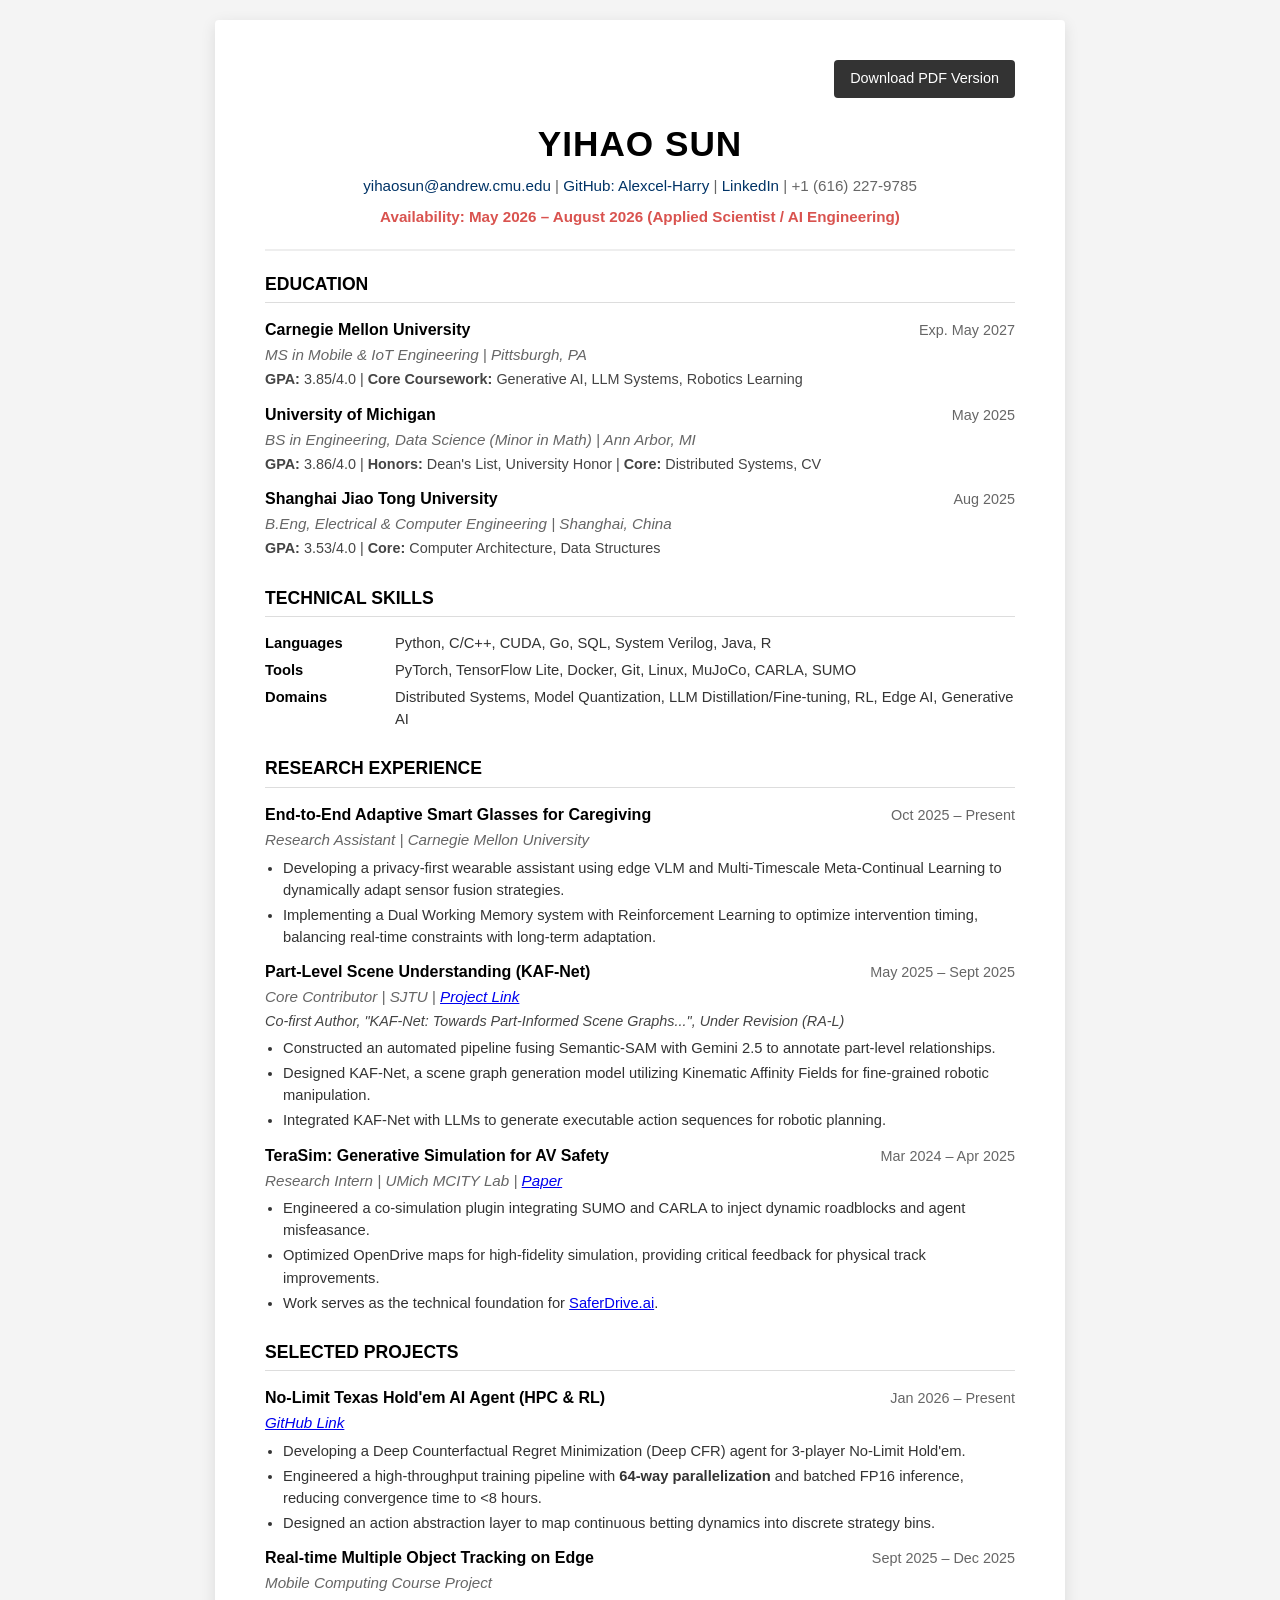
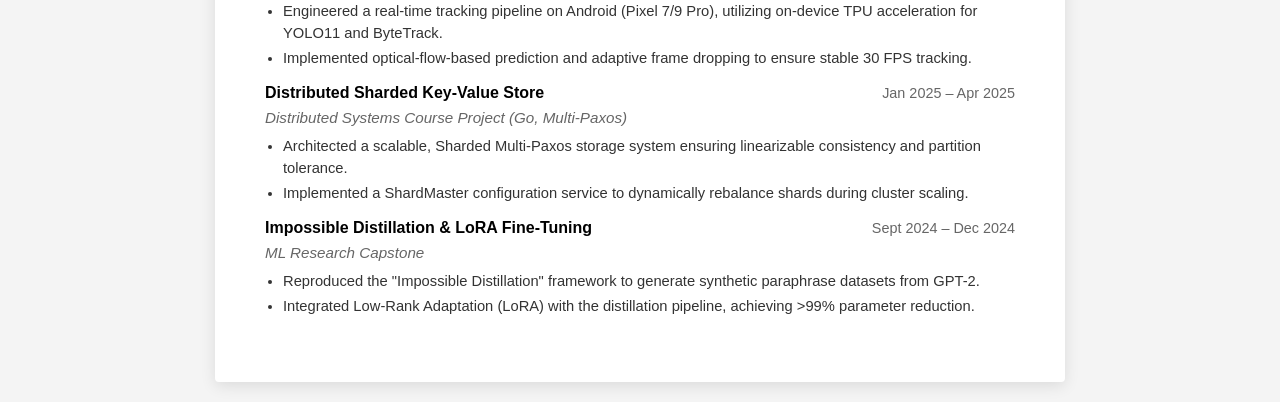
==== index.html @ ae216f43 "Added: index.html" ====
<!DOCTYPE html>
<html lang="en">
<head>
    <meta charset="UTF-8">
    <meta name="viewport" content="width=device-width, initial-scale=1.0">
    <title>Yihao Sun | AI Engineering Portfolio</title>
    <style>
        :root {
            --primary-color: #000000;
            --secondary-color: #666666;
            --accent-color: #003366; /* Dark Blue link color */
            --bg-color: #ffffff;
            --font-main: 'Segoe UI', Roboto, Helvetica, Arial, sans-serif;
            --max-width: 850px;
        }

        * {
            box-sizing: border-box;
            margin: 0;
            padding: 0;
        }

        body {
            font-family: var(--font-main);
            background-color: #f4f4f4;
            color: #333;
            line-height: 1.5;
            padding: 20px;
        }

        .container {
            max-width: var(--max-width);
            margin: 0 auto;
            background: var(--bg-color);
            padding: 40px 50px;
            box-shadow: 0 4px 15px rgba(0,0,0,0.1);
            border-radius: 4px;
        }

        /* Header */
        header {
            text-align: center;
            border-bottom: 2px solid #eee;
            padding-bottom: 20px;
            margin-bottom: 20px;
        }

        header h1 {
            font-size: 2.2rem;
            color: var(--primary-color);
            margin-bottom: 5px;
            text-transform: uppercase;
            letter-spacing: 1px;
        }

        .contact-info {
            font-size: 0.95rem;
            color: var(--secondary-color);
            margin-bottom: 8px;
        }

        .contact-info a {
            color: var(--accent-color);
            text-decoration: none;
            font-weight: 500;
        }

        .contact-info a:hover {
            text-decoration: underline;
        }

        .availability {
            font-weight: bold;
            color: #d9534f; /* Slight red pop for availability */
            font-size: 0.95rem;
            margin-top: 5px;
        }

        /* Sections */
        section {
            margin-bottom: 25px;
        }

        h2 {
            font-size: 1.1rem;
            text-transform: uppercase;
            color: var(--primary-color);
            border-bottom: 1px solid #ddd;
            padding-bottom: 5px;
            margin-bottom: 15px;
            margin-top: 10px;
        }

        /* Items */
        .item {
            margin-bottom: 12px;
        }

        .item-header {
            display: flex;
            justify-content: space-between;
            align-items: baseline;
            margin-bottom: 2px;
        }

        .item-title {
            font-weight: bold;
            font-size: 1rem;
            color: #000;
        }

        .item-subtitle {
            font-style: italic;
            color: var(--secondary-color);
            font-size: 0.95rem;
        }

        .item-date {
            font-size: 0.9rem;
            color: #666;
            text-align: right;
            min-width: 120px;
        }

        .item-details {
            font-size: 0.9rem;
            color: #444;
            margin-top: 2px;
        }
        
        /* Bullet Lists */
        ul {
            list-style-type: disc;
            margin-left: 18px;
            margin-top: 5px;
        }

        li {
            font-size: 0.92rem;
            margin-bottom: 3px;
            color: #333;
        }

        /* Skills Section */
        .skills-grid {
            display: grid;
            grid-template-columns: 120px 1fr;
            gap: 10px;
            font-size: 0.92rem;
            margin-bottom: 5px;
        }
        
        .skill-category {
            font-weight: bold;
            color: var(--primary-color);
        }

        /* Buttons */
        .action-bar {
            text-align: right;
            margin-bottom: 20px;
        }

        .btn {
            display: inline-block;
            padding: 8px 16px;
            background-color: #333;
            color: #fff;
            text-decoration: none;
            border-radius: 4px;
            font-size: 0.9rem;
            transition: background 0.3s;
        }

        .btn:hover {
            background-color: var(--accent-color);
        }

        /* Responsive */
        @media (max-width: 600px) {
            .container {
                padding: 20px;
            }
            .item-header {
                flex-direction: column;
            }
            .item-date {
                text-align: left;
                margin-bottom: 4px;
            }
            .skills-grid {
                grid-template-columns: 1fr;
            }
        }

        /* Print Styles */
        @media print {
            body { background: #fff; padding: 0; }
            .container { box-shadow: none; max-width: 100%; padding: 0; margin: 0; }
            .action-bar { display: none; }
            a { text-decoration: none; color: #000; }
            h2 { border-bottom: 1px solid #000; }
        }
    </style>
</head>
<body>

    <div class="container">
        <div class="action-bar">
            <a href="resume.pdf" class="btn" target="_blank">Download PDF Version</a>
        </div>

        <header>
            <h1>Yihao Sun</h1>
            <div class="contact-info">
                <a href="mailto:yihaosun@andrew.cmu.edu">yihaosun@andrew.cmu.edu</a> | 
                <a href="https://github.com/Alexcel-Harry" target="_blank">GitHub: Alexcel-Harry</a> | 
                <a href="https://www.linkedin.com/in/yihao-sun-a82815293/" target="_blank">LinkedIn</a> | 
                +1 (616) 227-9785
            </div>
            <div class="availability">
                Availability: May 2026 – August 2026 (Applied Scientist / AI Engineering)
            </div>
        </header>

        <section id="education">
            <h2>Education</h2>
            
            <div class="item">
                <div class="item-header">
                    <span class="item-title">Carnegie Mellon University</span>
                    <span class="item-date">Exp. May 2027</span>
                </div>
                <div class="item-subtitle">MS in Mobile & IoT Engineering | Pittsburgh, PA</div>
                <div class="item-details">
                    <strong>GPA:</strong> 3.85/4.0 | <strong>Core Coursework:</strong> Generative AI, LLM Systems, Robotics Learning
                </div>
            </div>

            <div class="item">
                <div class="item-header">
                    <span class="item-title">University of Michigan</span>
                    <span class="item-date">May 2025</span>
                </div>
                <div class="item-subtitle">BS in Engineering, Data Science (Minor in Math) | Ann Arbor, MI</div>
                <div class="item-details">
                    <strong>GPA:</strong> 3.86/4.0 | <strong>Honors:</strong> Dean's List, University Honor | <strong>Core:</strong> Distributed Systems, CV
                </div>
            </div>

            <div class="item">
                <div class="item-header">
                    <span class="item-title">Shanghai Jiao Tong University</span>
                    <span class="item-date">Aug 2025</span>
                </div>
                <div class="item-subtitle">B.Eng, Electrical & Computer Engineering | Shanghai, China</div>
                <div class="item-details">
                    <strong>GPA:</strong> 3.53/4.0 | <strong>Core:</strong> Computer Architecture, Data Structures
                </div>
            </div>
        </section>

        <section id="skills">
            <h2>Technical Skills</h2>
            <div class="skills-grid">
                <span class="skill-category">Languages</span>
                <span>Python, C/C++, CUDA, Go, SQL, System Verilog, Java, R</span>
            </div>
            <div class="skills-grid">
                <span class="skill-category">Tools</span>
                <span>PyTorch, TensorFlow Lite, Docker, Git, Linux, MuJoCo, CARLA, SUMO</span>
            </div>
            <div class="skills-grid">
                <span class="skill-category">Domains</span>
                <span>Distributed Systems, Model Quantization, LLM Distillation/Fine-tuning, RL, Edge AI, Generative AI</span>
            </div>
        </section>

        <section id="research">
            <h2>Research Experience</h2>

            <div class="item">
                <div class="item-header">
                    <span class="item-title">End-to-End Adaptive Smart Glasses for Caregiving</span>
                    <span class="item-date">Oct 2025 – Present</span>
                </div>
                <div class="item-subtitle">Research Assistant | Carnegie Mellon University</div>
                <ul>
                    <li>Developing a privacy-first wearable assistant using edge VLM and Multi-Timescale Meta-Continual Learning to dynamically adapt sensor fusion strategies.</li>
                    <li>Implementing a Dual Working Memory system with Reinforcement Learning to optimize intervention timing, balancing real-time constraints with long-term adaptation.</li>
                </ul>
            </div>

            <div class="item">
                <div class="item-header">
                    <span class="item-title">Part-Level Scene Understanding (KAF-Net)</span>
                    <span class="item-date">May 2025 – Sept 2025</span>
                </div>
                <div class="item-subtitle">Core Contributor | SJTU | 
                    <a href="https://github.com/PSGBOT/KAFNet_Pipeline" target="_blank">Project Link</a>
                </div>
                <div class="item-details">
                    <em>Co-first Author, "KAF-Net: Towards Part-Informed Scene Graphs...", Under Revision (RA-L)</em>
                </div>
                <ul>
                    <li>Constructed an automated pipeline fusing Semantic-SAM with Gemini 2.5 to annotate part-level relationships.</li>
                    <li>Designed KAF-Net, a scene graph generation model utilizing Kinematic Affinity Fields for fine-grained robotic manipulation.</li>
                    <li>Integrated KAF-Net with LLMs to generate executable action sequences for robotic planning.</li>
                </ul>
            </div>

            <div class="item">
                <div class="item-header">
                    <span class="item-title">TeraSim: Generative Simulation for AV Safety</span>
                    <span class="item-date">Mar 2024 – Apr 2025</span>
                </div>
                <div class="item-subtitle">Research Intern | UMich MCITY Lab | 
                    <a href="https://arxiv.org/abs/2503.03629" target="_blank">Paper</a>
                </div>
                <ul>
                    <li>Engineered a co-simulation plugin integrating SUMO and CARLA to inject dynamic roadblocks and agent misfeasance.</li>
                    <li>Optimized OpenDrive maps for high-fidelity simulation, providing critical feedback for physical track improvements.</li>
                    <li>Work serves as the technical foundation for <a href="https://www.saferdrive.ai/" target="_blank">SaferDrive.ai</a>.</li>
                </ul>
            </div>
        </section>

        <section id="projects">
            <h2>Selected Projects</h2>

            <div class="item">
                <div class="item-header">
                    <span class="item-title">No-Limit Texas Hold'em AI Agent (HPC & RL)</span>
                    <span class="item-date">Jan 2026 – Present</span>
                </div>
                <div class="item-subtitle">
                    <a href="https://github.com/Alexcel-Harry/poker_bot" target="_blank">GitHub Link</a>
                </div>
                <ul>
                    <li>Developing a Deep Counterfactual Regret Minimization (Deep CFR) agent for 3-player No-Limit Hold'em.</li>
                    <li>Engineered a high-throughput training pipeline with <strong>64-way parallelization</strong> and batched FP16 inference, reducing convergence time to &lt;8 hours.</li>
                    <li>Designed an action abstraction layer to map continuous betting dynamics into discrete strategy bins.</li>
                </ul>
            </div>

            <div class="item">
                <div class="item-header">
                    <span class="item-title">Real-time Multiple Object Tracking on Edge</span>
                    <span class="item-date">Sept 2025 – Dec 2025</span>
                </div>
                <div class="item-subtitle">Mobile Computing Course Project</div>
                <ul>
                    <li>Engineered a real-time tracking pipeline on Android (Pixel 7/9 Pro), utilizing on-device TPU acceleration for YOLO11 and ByteTrack.</li>
                    <li>Implemented optical-flow-based prediction and adaptive frame dropping to ensure stable 30 FPS tracking.</li>
                </ul>
            </div>

            <div class="item">
                <div class="item-header">
                    <span class="item-title">Distributed Sharded Key-Value Store</span>
                    <span class="item-date">Jan 2025 – Apr 2025</span>
                </div>
                <div class="item-subtitle">Distributed Systems Course Project (Go, Multi-Paxos)</div>
                <ul>
                    <li>Architected a scalable, Sharded Multi-Paxos storage system ensuring linearizable consistency and partition tolerance.</li>
                    <li>Implemented a ShardMaster configuration service to dynamically rebalance shards during cluster scaling.</li>
                </ul>
            </div>

            <div class="item">
                <div class="item-header">
                    <span class="item-title">Impossible Distillation & LoRA Fine-Tuning</span>
                    <span class="item-date">Sept 2024 – Dec 2024</span>
                </div>
                <div class="item-subtitle">ML Research Capstone</div>
                <ul>
                    <li>Reproduced the "Impossible Distillation" framework to generate synthetic paraphrase datasets from GPT-2.</li>
                    <li>Integrated Low-Rank Adaptation (LoRA) with the distillation pipeline, achieving >99% parameter reduction.</li>
                </ul>
            </div>
        </section>

    </div>

</body>
</html>
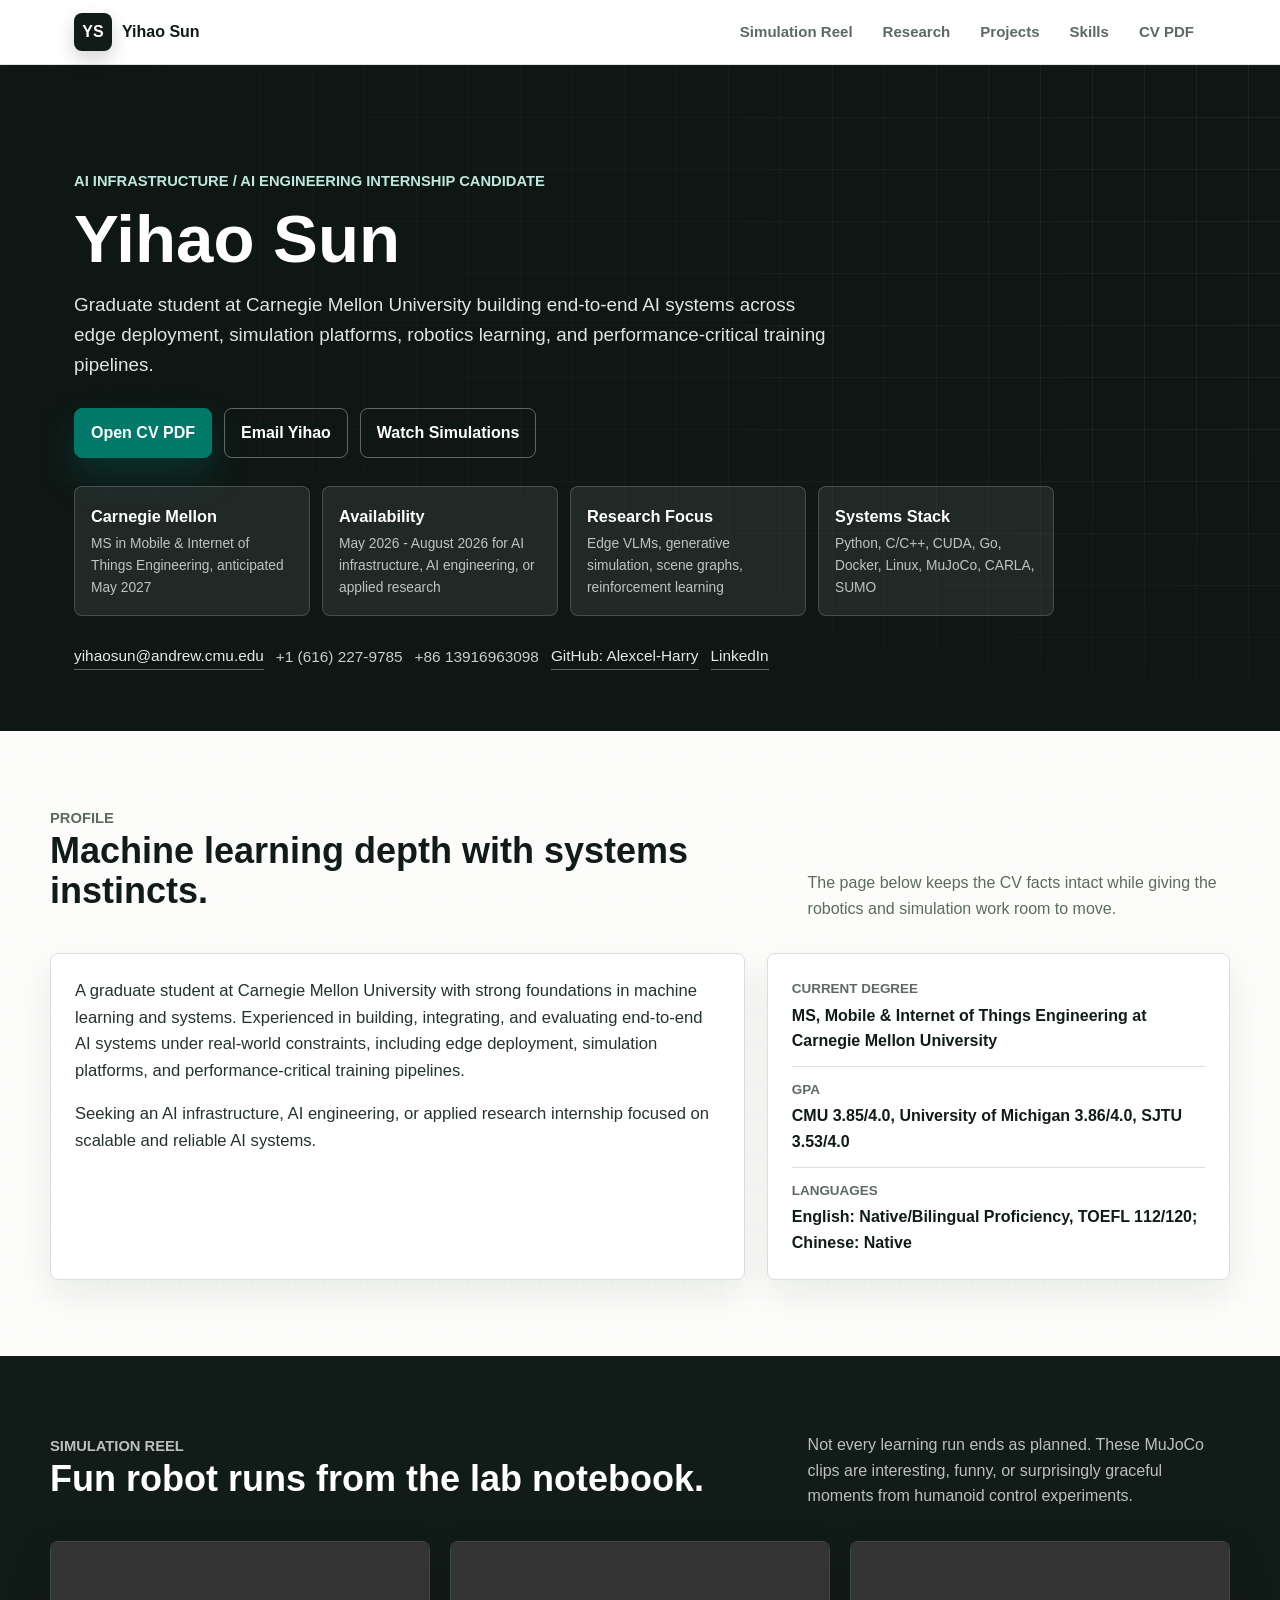
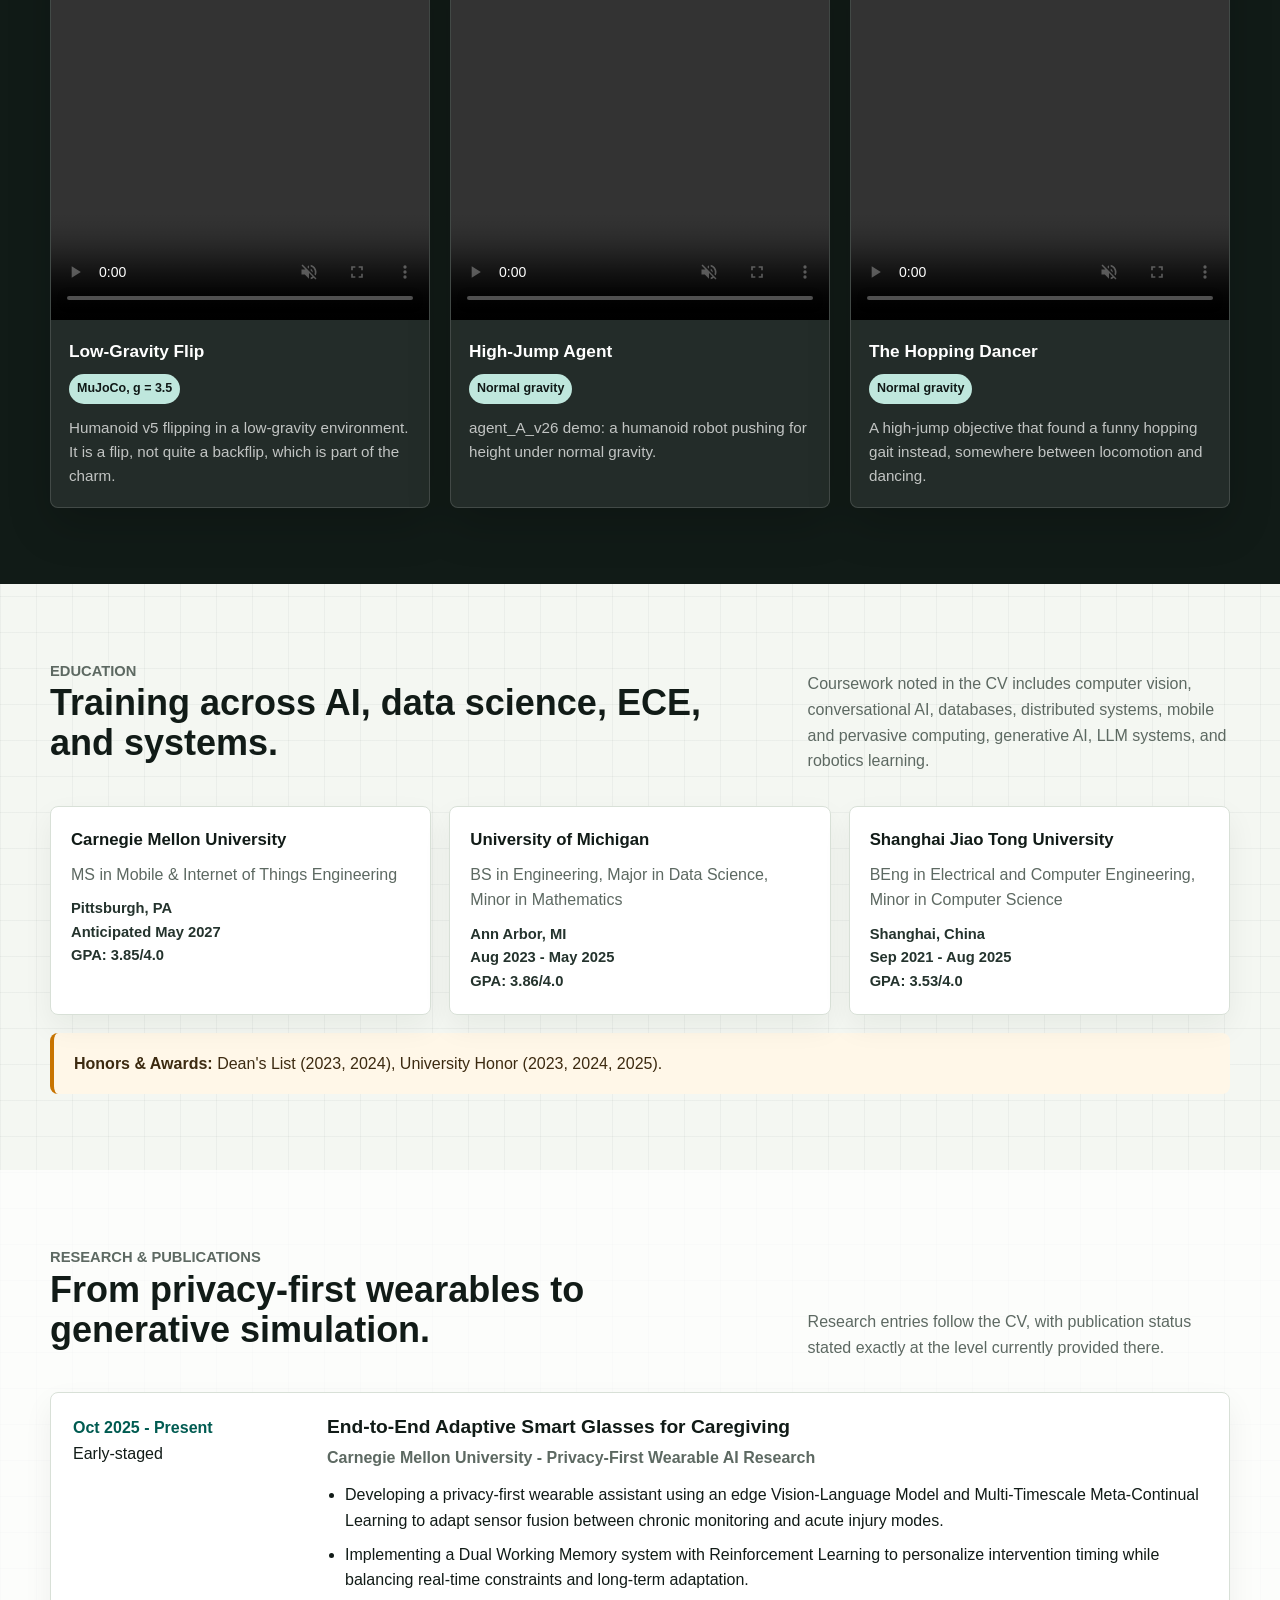
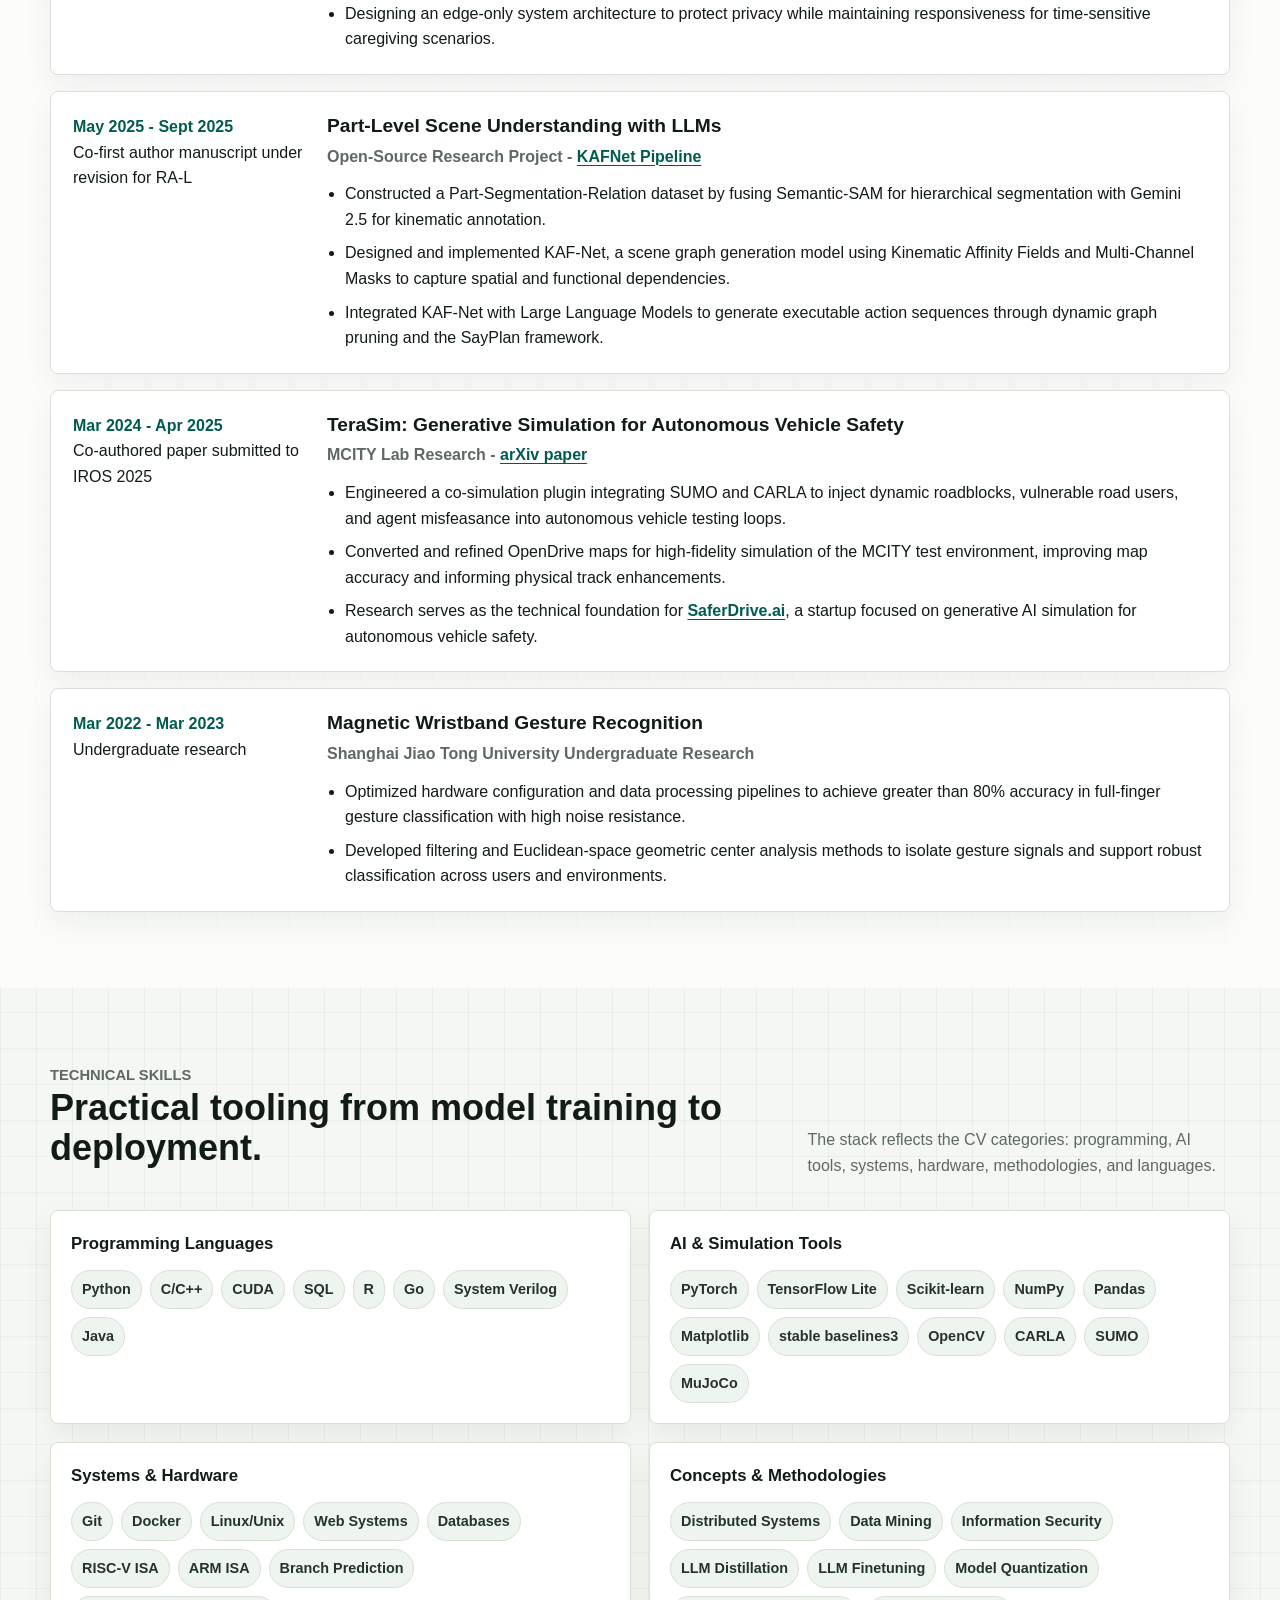
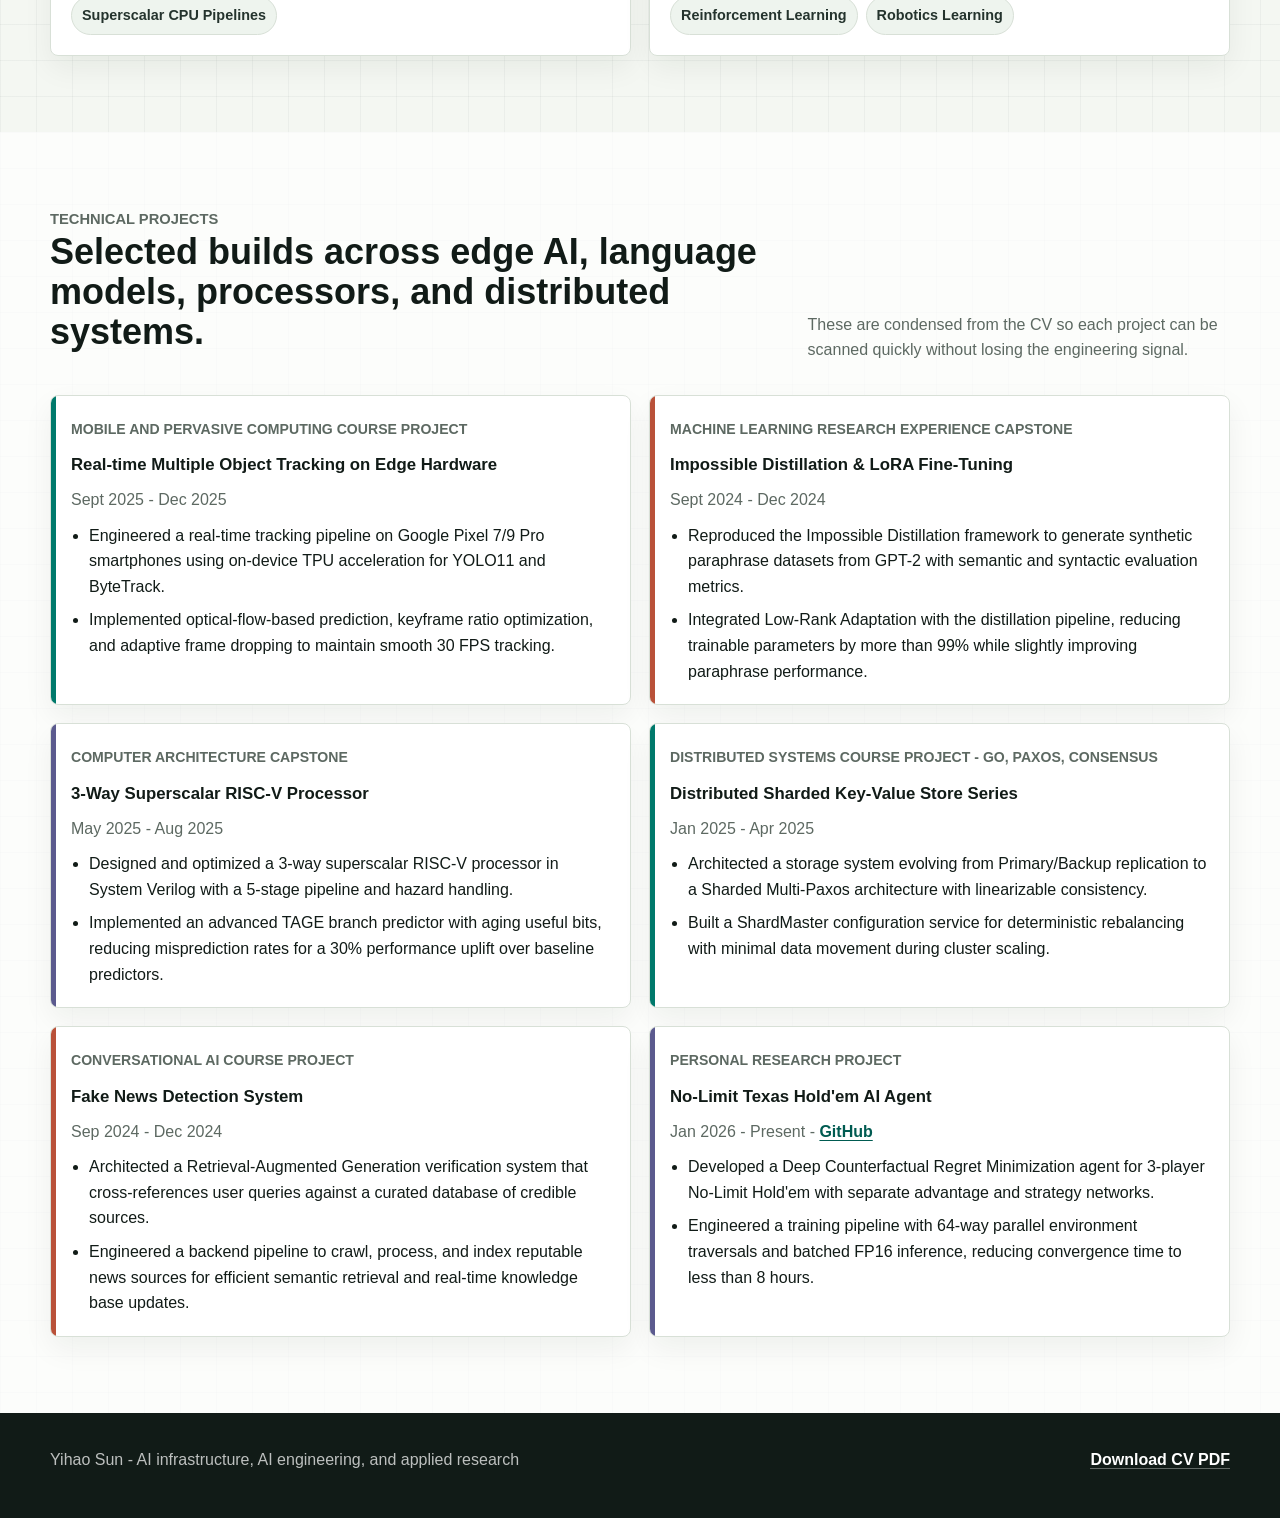
==== commit e506b3ce: "Updated: site with design + videos" ====
--- a/index.html
+++ b/index.html
@@ -3,384 +3,1269 @@
 <head>
     <meta charset="UTF-8">
     <meta name="viewport" content="width=device-width, initial-scale=1.0">
-    <title>Yihao Sun | AI Engineering Portfolio</title>
+    <title>Yihao Sun | AI Infrastructure &amp; Robotics Portfolio</title>
     <style>
         :root {
-            --primary-color: #000000;
-            --secondary-color: #666666;
-            --accent-color: #003366; /* Dark Blue link color */
-            --bg-color: #ffffff;
-            --font-main: 'Segoe UI', Roboto, Helvetica, Arial, sans-serif;
-            --max-width: 850px;
+            --bg: #f4f7f2;
+            --paper: #ffffff;
+            --paper-soft: #eef4ee;
+            --ink: #111b17;
+            --ink-soft: #24332d;
+            --muted: #5d6962;
+            --line: #d8e0d7;
+            --teal: #00796b;
+            --teal-dark: #005b51;
+            --amber: #c87400;
+            --coral: #b95139;
+            --violet: #5b5a8e;
+            --shadow: 0 18px 48px rgba(17, 27, 23, 0.12);
+            --radius: 8px;
+            --max: 1180px;
+            --font: "Segoe UI", Roboto, Helvetica, Arial, sans-serif;
         }
 
         * {
             box-sizing: border-box;
+        }
+
+        html {
+            scroll-behavior: smooth;
+        }
+
+        body {
             margin: 0;
+            font-family: var(--font);
+            color: var(--ink);
+            background:
+                linear-gradient(rgba(17, 27, 23, 0.04) 1px, transparent 1px),
+                linear-gradient(90deg, rgba(17, 27, 23, 0.04) 1px, transparent 1px),
+                var(--bg);
+            background-size: 36px 36px;
+            line-height: 1.6;
+        }
+
+        body::selection {
+            color: #ffffff;
+            background: var(--teal-dark);
+        }
+
+        a {
+            color: inherit;
+        }
+
+        .skip-link {
+            position: absolute;
+            top: 12px;
+            left: 12px;
+            z-index: 20;
+            transform: translateY(-160%);
+            padding: 10px 14px;
+            color: #ffffff;
+            background: var(--ink);
+            border-radius: var(--radius);
+            text-decoration: none;
+            transition: transform 160ms ease;
+        }
+
+        .skip-link:focus {
+            transform: translateY(0);
+        }
+
+        .topbar {
+            position: sticky;
+            top: 0;
+            z-index: 10;
+            border-bottom: 1px solid rgba(216, 224, 215, 0.86);
+            background: rgba(255, 255, 255, 0.9);
+            backdrop-filter: blur(14px);
+        }
+
+        .nav-inner {
+            max-width: var(--max);
+            margin: 0 auto;
+            padding: 12px 24px;
+            display: flex;
+            align-items: center;
+            justify-content: space-between;
+            gap: 20px;
+        }
+
+        .brand {
+            display: inline-flex;
+            align-items: center;
+            gap: 10px;
+            min-width: max-content;
+            color: var(--ink);
+            font-weight: 800;
+            text-decoration: none;
+        }
+
+        .brand-mark {
+            width: 38px;
+            height: 38px;
+            display: grid;
+            place-items: center;
+            color: #ffffff;
+            background: var(--ink);
+            border-radius: var(--radius);
+            box-shadow: 0 8px 18px rgba(17, 27, 23, 0.18);
+        }
+
+        .nav-links {
+            display: flex;
+            align-items: center;
+            justify-content: flex-end;
+            gap: 6px;
+            overflow-x: auto;
+            scrollbar-width: none;
+        }
+
+        .nav-links::-webkit-scrollbar {
+            display: none;
+        }
+
+        .nav-links a {
+            padding: 8px 12px;
+            border-radius: var(--radius);
+            color: var(--muted);
+            font-size: 0.94rem;
+            font-weight: 650;
+            text-decoration: none;
+            white-space: nowrap;
+            transition: color 180ms ease, background 180ms ease;
+        }
+
+        .nav-links a:hover,
+        .nav-links a:focus-visible {
+            color: var(--ink);
+            background: var(--paper-soft);
+            outline: none;
+        }
+
+        .hero {
+            position: relative;
+            min-height: 74svh;
+            overflow: hidden;
+            color: #ffffff;
+            background: #0e1714;
+            isolation: isolate;
+        }
+
+        .hero-video {
+            position: absolute;
+            inset: 0;
+            width: 100%;
+            height: 100%;
+            object-fit: cover;
+            opacity: 0.42;
+            filter: saturate(0.92) contrast(1.08);
+            z-index: -3;
+        }
+
+        .hero::before {
+            content: "";
+            position: absolute;
+            inset: 0;
+            background:
+                linear-gradient(90deg, rgba(14, 23, 20, 0.92), rgba(14, 23, 20, 0.68) 54%, rgba(14, 23, 20, 0.28)),
+                linear-gradient(rgba(255, 255, 255, 0.08) 1px, transparent 1px),
+                linear-gradient(90deg, rgba(255, 255, 255, 0.08) 1px, transparent 1px);
+            background-size: auto, 52px 52px, 52px 52px;
+            z-index: -2;
+        }
+
+        .hero::after {
+            content: "";
+            position: absolute;
+            inset: auto 0 0 0;
+            height: 42%;
+            background: linear-gradient(180deg, transparent, rgba(14, 23, 20, 0.9));
+            z-index: -1;
+        }
+
+        .hero-inner {
+            max-width: var(--max);
+            min-height: 74svh;
+            margin: 0 auto;
+            padding: 96px 24px 52px;
+            display: grid;
+            align-content: center;
+            gap: 28px;
+        }
+
+        .eyebrow {
+            margin: 0 0 12px;
+            color: #bfe7dd;
+            font-size: 0.92rem;
+            font-weight: 800;
+            text-transform: uppercase;
+        }
+
+        h1,
+        h2,
+        h3,
+        p {
+            margin-top: 0;
+        }
+
+        h1 {
+            margin-bottom: 18px;
+            max-width: 760px;
+            font-size: 4.2rem;
+            line-height: 0.98;
+        }
+
+        .lead {
+            max-width: 760px;
+            margin-bottom: 28px;
+            color: rgba(255, 255, 255, 0.88);
+            font-size: 1.18rem;
+        }
+
+        .hero-actions,
+        .contact-row {
+            display: flex;
+            flex-wrap: wrap;
+            align-items: center;
+            gap: 12px;
+        }
+
+        .button {
+            display: inline-flex;
+            align-items: center;
+            justify-content: center;
+            min-height: 44px;
+            padding: 11px 16px;
+            border: 1px solid rgba(255, 255, 255, 0.34);
+            border-radius: var(--radius);
+            color: #ffffff;
+            font-weight: 750;
+            text-decoration: none;
+            transition: transform 180ms ease, background 180ms ease, border-color 180ms ease;
+        }
+
+        .button:hover,
+        .button:focus-visible {
+            transform: translateY(-2px);
+            border-color: rgba(255, 255, 255, 0.7);
+            background: rgba(255, 255, 255, 0.12);
+            outline: none;
+        }
+
+        .button.primary {
+            border-color: var(--teal);
+            background: var(--teal);
+            box-shadow: 0 18px 34px rgba(0, 121, 107, 0.25);
+        }
+
+        .button.primary:hover,
+        .button.primary:focus-visible {
+            background: var(--teal-dark);
+        }
+
+        .contact-row {
+            max-width: 850px;
+            color: rgba(255, 255, 255, 0.78);
+            font-size: 0.96rem;
+        }
+
+        .contact-row a {
+            color: rgba(255, 255, 255, 0.9);
+            text-decoration: none;
+            border-bottom: 1px solid rgba(255, 255, 255, 0.34);
+        }
+
+        .contact-row a:hover,
+        .contact-row a:focus-visible {
+            color: #ffffff;
+            border-bottom-color: #ffffff;
+            outline: none;
+        }
+
+        .hero-facts {
+            display: grid;
+            grid-template-columns: repeat(4, minmax(0, 1fr));
+            gap: 12px;
+            max-width: 980px;
+        }
+
+        .fact {
+            min-height: 96px;
+            padding: 16px;
+            border: 1px solid rgba(255, 255, 255, 0.18);
+            border-radius: var(--radius);
+            background: rgba(255, 255, 255, 0.08);
+            backdrop-filter: blur(10px);
+        }
+
+        .fact strong {
+            display: block;
+            color: #ffffff;
+            font-size: 1.02rem;
+        }
+
+        .fact span {
+            display: block;
+            margin-top: 4px;
+            color: rgba(255, 255, 255, 0.72);
+            font-size: 0.86rem;
+        }
+
+        main {
+            overflow: hidden;
+        }
+
+        .section {
+            padding: 76px 24px;
+        }
+
+        .section.light {
+            background: rgba(255, 255, 255, 0.72);
+        }
+
+        .section.deep {
+            color: #ffffff;
+            background: var(--ink);
+        }
+
+        .inner {
+            max-width: var(--max);
+            margin: 0 auto;
+        }
+
+        .section-head {
+            display: grid;
+            grid-template-columns: minmax(0, 0.82fr) minmax(260px, 0.48fr);
+            gap: 36px;
+            align-items: end;
+            margin-bottom: 32px;
+        }
+
+        .section-head h2 {
+            margin-bottom: 10px;
+            font-size: 2.25rem;
+            line-height: 1.12;
+        }
+
+        .section-head p {
+            margin-bottom: 0;
+            color: var(--muted);
+        }
+
+        .deep .section-head p,
+        .deep .eyebrow {
+            color: rgba(255, 255, 255, 0.72);
+        }
+
+        .profile-grid {
+            display: grid;
+            grid-template-columns: minmax(0, 1.2fr) minmax(300px, 0.8fr);
+            gap: 22px;
+            align-items: stretch;
+        }
+
+        .profile-panel,
+        .info-panel {
+            padding: 24px;
+            border: 1px solid var(--line);
+            border-radius: var(--radius);
+            background: var(--paper);
+            box-shadow: 0 14px 36px rgba(17, 27, 23, 0.08);
+        }
+
+        .profile-panel p:last-child,
+        .info-panel p:last-child {
+            margin-bottom: 0;
+        }
+
+        .profile-panel p {
+            color: var(--ink-soft);
+            font-size: 1.04rem;
+        }
+
+        .info-list {
+            display: grid;
+            gap: 12px;
+            margin: 0;
+        }
+
+        .info-list div {
+            display: grid;
+            gap: 3px;
+            padding-bottom: 12px;
+            border-bottom: 1px solid var(--line);
+        }
+
+        .info-list div:last-child {
+            padding-bottom: 0;
+            border-bottom: 0;
+        }
+
+        .info-list dt {
+            color: var(--muted);
+            font-size: 0.84rem;
+            font-weight: 800;
+            text-transform: uppercase;
+        }
+
+        .info-list dd {
+            margin: 0;
+            color: var(--ink);
+            font-weight: 700;
+        }
+
+        .video-grid {
+            display: grid;
+            grid-template-columns: repeat(3, minmax(0, 1fr));
+            gap: 20px;
+        }
+
+        .video-card {
+            overflow: hidden;
+            border: 1px solid rgba(255, 255, 255, 0.14);
+            border-radius: var(--radius);
+            background: rgba(255, 255, 255, 0.08);
+            box-shadow: 0 18px 44px rgba(0, 0, 0, 0.18);
+            transition: transform 220ms ease, border-color 220ms ease, background 220ms ease;
+        }
+
+        .video-card:hover,
+        .video-card:focus-within {
+            transform: translateY(-4px);
+            border-color: rgba(255, 255, 255, 0.34);
+            background: rgba(255, 255, 255, 0.12);
+        }
+
+        .video-frame {
+            aspect-ratio: 1 / 1;
+            background:
+                linear-gradient(rgba(255, 255, 255, 0.08) 1px, transparent 1px),
+                linear-gradient(90deg, rgba(255, 255, 255, 0.08) 1px, transparent 1px),
+                #07100d;
+            background-size: 28px 28px;
+        }
+
+        .video-frame video {
+            display: block;
+            width: 100%;
+            height: 100%;
+            object-fit: contain;
+        }
+
+        .video-copy {
+            padding: 18px;
+        }
+
+        .video-copy h3 {
+            margin-bottom: 8px;
+            font-size: 1.08rem;
+        }
+
+        .video-meta {
+            display: inline-flex;
+            margin-bottom: 12px;
+            padding: 5px 8px;
+            border-radius: 999px;
+            color: #101917;
+            background: #bfe7dd;
+            font-size: 0.78rem;
+            font-weight: 800;
+        }
+
+        .video-copy p {
+            margin-bottom: 0;
+            color: rgba(255, 255, 255, 0.72);
+            font-size: 0.95rem;
+        }
+
+        .timeline {
+            display: grid;
+            gap: 16px;
+        }
+
+        .record {
+            display: grid;
+            grid-template-columns: 230px minmax(0, 1fr);
+            gap: 24px;
+            padding: 22px;
+            border: 1px solid var(--line);
+            border-radius: var(--radius);
+            background: var(--paper);
+            box-shadow: 0 12px 30px rgba(17, 27, 23, 0.06);
+            transition: transform 180ms ease, box-shadow 180ms ease;
+        }
+
+        .record:hover {
+            transform: translateY(-3px);
+            box-shadow: var(--shadow);
+        }
+
+        .record time,
+        .record .date {
+            color: var(--teal-dark);
+            font-weight: 800;
+        }
+
+        .record h3 {
+            margin-bottom: 5px;
+            font-size: 1.2rem;
+            line-height: 1.28;
+        }
+
+        .record .place {
+            margin-bottom: 12px;
+            color: var(--muted);
+            font-weight: 700;
+        }
+
+        .record ul,
+        .project-card ul {
+            margin: 0;
+            padding-left: 18px;
+        }
+
+        .record li,
+        .project-card li {
+            margin-bottom: 8px;
+        }
+
+        .record li:last-child,
+        .project-card li:last-child {
+            margin-bottom: 0;
+        }
+
+        .record a,
+        .project-card a {
+            color: var(--teal-dark);
+            font-weight: 800;
+            text-decoration-thickness: 1px;
+            text-underline-offset: 3px;
+        }
+
+        .education-grid,
+        .skills-grid,
+        .project-grid {
+            display: grid;
+            gap: 18px;
+        }
+
+        .education-grid {
+            grid-template-columns: repeat(3, minmax(0, 1fr));
+        }
+
+        .edu-card,
+        .skill-group,
+        .project-card {
+            padding: 20px;
+            border: 1px solid var(--line);
+            border-radius: var(--radius);
+            background: var(--paper);
+            box-shadow: 0 12px 30px rgba(17, 27, 23, 0.06);
+        }
+
+        .edu-card h3,
+        .skill-group h3,
+        .project-card h3 {
+            margin-bottom: 8px;
+            font-size: 1.05rem;
+        }
+
+        .edu-card p,
+        .project-card p {
+            margin-bottom: 10px;
+            color: var(--muted);
+        }
+
+        .edu-meta {
+            color: var(--ink-soft);
+            font-size: 0.92rem;
+            font-weight: 700;
+        }
+
+        .honors {
+            margin-top: 18px;
+            padding: 18px 20px;
+            border-left: 4px solid var(--amber);
+            border-radius: var(--radius);
+            background: #fff7e8;
+            color: #3c2a10;
+        }
+
+        .skills-grid {
+            grid-template-columns: repeat(2, minmax(0, 1fr));
+        }
+
+        .chips {
+            display: flex;
+            flex-wrap: wrap;
+            gap: 8px;
+            margin: 12px 0 0;
             padding: 0;
-        }
-
-        body {
-            font-family: var(--font-main);
-            background-color: #f4f4f4;
-            color: #333;
-            line-height: 1.5;
-            padding: 20px;
-        }
-
-        .container {
-            max-width: var(--max-width);
+            list-style: none;
+        }
+
+        .chips li {
+            padding: 7px 10px;
+            border: 1px solid var(--line);
+            border-radius: 999px;
+            color: var(--ink-soft);
+            background: var(--paper-soft);
+            font-size: 0.9rem;
+            font-weight: 650;
+        }
+
+        .project-grid {
+            grid-template-columns: repeat(2, minmax(0, 1fr));
+        }
+
+        .project-card {
+            position: relative;
+            overflow: hidden;
+        }
+
+        .project-card::before {
+            content: "";
+            position: absolute;
+            inset: 0 auto 0 0;
+            width: 5px;
+            background: var(--teal);
+        }
+
+        .project-card:nth-child(2)::before,
+        .project-card:nth-child(5)::before {
+            background: var(--coral);
+        }
+
+        .project-card:nth-child(3)::before,
+        .project-card:nth-child(6)::before {
+            background: var(--violet);
+        }
+
+        .tagline {
+            display: inline-flex;
+            margin-bottom: 12px;
+            color: var(--muted);
+            font-size: 0.88rem;
+            font-weight: 800;
+            text-transform: uppercase;
+        }
+
+        .footer {
+            padding: 34px 24px 46px;
+            color: rgba(255, 255, 255, 0.72);
+            background: var(--ink);
+        }
+
+        .footer-inner {
+            max-width: var(--max);
             margin: 0 auto;
-            background: var(--bg-color);
-            padding: 40px 50px;
-            box-shadow: 0 4px 15px rgba(0,0,0,0.1);
-            border-radius: 4px;
-        }
-
-        /* Header */
-        header {
-            text-align: center;
-            border-bottom: 2px solid #eee;
-            padding-bottom: 20px;
-            margin-bottom: 20px;
-        }
-
-        header h1 {
-            font-size: 2.2rem;
-            color: var(--primary-color);
-            margin-bottom: 5px;
-            text-transform: uppercase;
-            letter-spacing: 1px;
-        }
-
-        .contact-info {
-            font-size: 0.95rem;
-            color: var(--secondary-color);
-            margin-bottom: 8px;
-        }
-
-        .contact-info a {
-            color: var(--accent-color);
+            display: flex;
+            flex-wrap: wrap;
+            gap: 12px;
+            align-items: center;
+            justify-content: space-between;
+        }
+
+        .footer a {
+            color: #ffffff;
+            font-weight: 750;
             text-decoration: none;
-            font-weight: 500;
-        }
-
-        .contact-info a:hover {
-            text-decoration: underline;
-        }
-
-        .availability {
-            font-weight: bold;
-            color: #d9534f; /* Slight red pop for availability */
-            font-size: 0.95rem;
-            margin-top: 5px;
-        }
-
-        /* Sections */
-        section {
-            margin-bottom: 25px;
-        }
-
-        h2 {
-            font-size: 1.1rem;
-            text-transform: uppercase;
-            color: var(--primary-color);
-            border-bottom: 1px solid #ddd;
-            padding-bottom: 5px;
-            margin-bottom: 15px;
-            margin-top: 10px;
-        }
-
-        /* Items */
-        .item {
-            margin-bottom: 12px;
-        }
-
-        .item-header {
-            display: flex;
-            justify-content: space-between;
-            align-items: baseline;
-            margin-bottom: 2px;
-        }
-
-        .item-title {
-            font-weight: bold;
-            font-size: 1rem;
-            color: #000;
-        }
-
-        .item-subtitle {
-            font-style: italic;
-            color: var(--secondary-color);
-            font-size: 0.95rem;
-        }
-
-        .item-date {
-            font-size: 0.9rem;
-            color: #666;
-            text-align: right;
-            min-width: 120px;
-        }
-
-        .item-details {
-            font-size: 0.9rem;
-            color: #444;
-            margin-top: 2px;
-        }
-        
-        /* Bullet Lists */
-        ul {
-            list-style-type: disc;
-            margin-left: 18px;
-            margin-top: 5px;
-        }
-
-        li {
-            font-size: 0.92rem;
-            margin-bottom: 3px;
-            color: #333;
-        }
-
-        /* Skills Section */
-        .skills-grid {
-            display: grid;
-            grid-template-columns: 120px 1fr;
-            gap: 10px;
-            font-size: 0.92rem;
-            margin-bottom: 5px;
-        }
-        
-        .skill-category {
-            font-weight: bold;
-            color: var(--primary-color);
-        }
-
-        /* Buttons */
-        .action-bar {
-            text-align: right;
-            margin-bottom: 20px;
-        }
-
-        .btn {
-            display: inline-block;
-            padding: 8px 16px;
-            background-color: #333;
-            color: #fff;
-            text-decoration: none;
-            border-radius: 4px;
-            font-size: 0.9rem;
-            transition: background 0.3s;
-        }
-
-        .btn:hover {
-            background-color: var(--accent-color);
-        }
-
-        /* Responsive */
-        @media (max-width: 600px) {
-            .container {
-                padding: 20px;
-            }
-            .item-header {
+            border-bottom: 1px solid rgba(255, 255, 255, 0.34);
+        }
+
+        .animate-in {
+            animation: rise 640ms ease both;
+        }
+
+        .section:nth-of-type(2) .animate-in {
+            animation-delay: 80ms;
+        }
+
+        .section:nth-of-type(3) .animate-in {
+            animation-delay: 130ms;
+        }
+
+        .section:nth-of-type(4) .animate-in {
+            animation-delay: 180ms;
+        }
+
+        @keyframes rise {
+            from {
+                opacity: 0;
+                transform: translateY(22px);
+            }
+            to {
+                opacity: 1;
+                transform: translateY(0);
+            }
+        }
+
+        @media (max-width: 920px) {
+            .hero-facts,
+            .video-grid,
+            .education-grid,
+            .skills-grid,
+            .project-grid,
+            .profile-grid {
+                grid-template-columns: 1fr 1fr;
+            }
+
+            .section-head {
+                grid-template-columns: 1fr;
+                gap: 12px;
+            }
+
+            .record {
+                grid-template-columns: 1fr;
+                gap: 10px;
+            }
+        }
+
+        @media (max-width: 680px) {
+            .nav-inner {
+                align-items: flex-start;
                 flex-direction: column;
             }
-            .item-date {
-                text-align: left;
-                margin-bottom: 4px;
-            }
-            .skills-grid {
+
+            .nav-links {
+                justify-content: flex-start;
+                width: 100%;
+                padding-bottom: 2px;
+            }
+
+            .hero,
+            .hero-inner {
+                min-height: 76svh;
+            }
+
+            .hero-inner {
+                padding-top: 64px;
+            }
+
+            h1 {
+                font-size: 2.85rem;
+            }
+
+            .lead {
+                font-size: 1.04rem;
+            }
+
+            .hero-facts,
+            .video-grid,
+            .education-grid,
+            .skills-grid,
+            .project-grid,
+            .profile-grid {
                 grid-template-columns: 1fr;
             }
-        }
-
-        /* Print Styles */
+
+            .section {
+                padding: 56px 18px;
+            }
+
+            .section-head h2 {
+                font-size: 1.85rem;
+            }
+
+            .profile-panel,
+            .info-panel,
+            .record,
+            .edu-card,
+            .skill-group,
+            .project-card {
+                padding: 18px;
+            }
+        }
+
+        @media (prefers-reduced-motion: reduce) {
+            *,
+            *::before,
+            *::after {
+                scroll-behavior: auto !important;
+                animation-duration: 1ms !important;
+                animation-iteration-count: 1 !important;
+                transition-duration: 1ms !important;
+            }
+        }
+
         @media print {
-            body { background: #fff; padding: 0; }
-            .container { box-shadow: none; max-width: 100%; padding: 0; margin: 0; }
-            .action-bar { display: none; }
-            a { text-decoration: none; color: #000; }
-            h2 { border-bottom: 1px solid #000; }
+            html {
+                scroll-behavior: auto;
+            }
+
+            body {
+                background: #ffffff;
+                color: #000000;
+            }
+
+            .topbar,
+            .hero-video,
+            .video-frame,
+            .footer,
+            .skip-link {
+                display: none;
+            }
+
+            .hero,
+            .section,
+            .section.deep {
+                min-height: auto;
+                padding: 18px 0;
+                color: #000000;
+                background: #ffffff;
+            }
+
+            .hero-inner,
+            .inner {
+                max-width: none;
+                min-height: auto;
+                padding: 0;
+            }
+
+            .button,
+            .fact,
+            .profile-panel,
+            .info-panel,
+            .record,
+            .edu-card,
+            .skill-group,
+            .project-card,
+            .video-card {
+                box-shadow: none;
+                border-color: #cccccc;
+                background: #ffffff;
+                color: #000000;
+            }
         }
     </style>
 </head>
 <body>
-
-    <div class="container">
-        <div class="action-bar">
-            <a href="resume.pdf" class="btn" target="_blank">Download PDF Version</a>
+    <a class="skip-link" href="#main">Skip to content</a>
+
+    <nav class="topbar" aria-label="Primary navigation">
+        <div class="nav-inner">
+            <a class="brand" href="#top" aria-label="Yihao Sun home">
+                <span class="brand-mark">YS</span>
+                <span>Yihao Sun</span>
+            </a>
+            <div class="nav-links">
+                <a href="#reel">Simulation Reel</a>
+                <a href="#research">Research</a>
+                <a href="#projects">Projects</a>
+                <a href="#skills">Skills</a>
+                <a href="cv.pdf" target="_blank" rel="noopener">CV PDF</a>
+            </div>
         </div>
-
-        <header>
-            <h1>Yihao Sun</h1>
-            <div class="contact-info">
-                <a href="mailto:yihaosun@andrew.cmu.edu">yihaosun@andrew.cmu.edu</a> | 
-                <a href="https://github.com/Alexcel-Harry" target="_blank">GitHub: Alexcel-Harry</a> | 
-                <a href="https://www.linkedin.com/in/yihao-sun-a82815293/" target="_blank">LinkedIn</a> | 
-                +1 (616) 227-9785
+    </nav>
+
+    <header class="hero" id="top">
+        <video class="hero-video" src="src/agent_A_v26_demo.mp4" autoplay muted loop playsinline aria-hidden="true"></video>
+        <div class="hero-inner">
+            <div class="animate-in">
+                <p class="eyebrow">AI Infrastructure / AI Engineering Internship Candidate</p>
+                <h1>Yihao Sun</h1>
+                <p class="lead">
+                    Graduate student at Carnegie Mellon University building end-to-end AI systems across edge deployment,
+                    simulation platforms, robotics learning, and performance-critical training pipelines.
+                </p>
+                <div class="hero-actions" aria-label="Primary actions">
+                    <a class="button primary" href="cv.pdf" target="_blank" rel="noopener">Open CV PDF</a>
+                    <a class="button" href="mailto:yihaosun@andrew.cmu.edu">Email Yihao</a>
+                    <a class="button" href="#reel">Watch Simulations</a>
+                </div>
             </div>
-            <div class="availability">
-                Availability: May 2026 – August 2026 (Applied Scientist / AI Engineering)
+
+            <div class="hero-facts animate-in" aria-label="Portfolio highlights">
+                <div class="fact">
+                    <strong>Carnegie Mellon</strong>
+                    <span>MS in Mobile &amp; Internet of Things Engineering, anticipated May 2027</span>
+                </div>
+                <div class="fact">
+                    <strong>Availability</strong>
+                    <span>May 2026 - August 2026 for AI infrastructure, AI engineering, or applied research</span>
+                </div>
+                <div class="fact">
+                    <strong>Research Focus</strong>
+                    <span>Edge VLMs, generative simulation, scene graphs, reinforcement learning</span>
+                </div>
+                <div class="fact">
+                    <strong>Systems Stack</strong>
+                    <span>Python, C/C++, CUDA, Go, Docker, Linux, MuJoCo, CARLA, SUMO</span>
+                </div>
             </div>
-        </header>
-
-        <section id="education">
-            <h2>Education</h2>
-            
-            <div class="item">
-                <div class="item-header">
-                    <span class="item-title">Carnegie Mellon University</span>
-                    <span class="item-date">Exp. May 2027</span>
-                </div>
-                <div class="item-subtitle">MS in Mobile & IoT Engineering | Pittsburgh, PA</div>
-                <div class="item-details">
-                    <strong>GPA:</strong> 3.85/4.0 | <strong>Core Coursework:</strong> Generative AI, LLM Systems, Robotics Learning
-                </div>
+
+            <div class="contact-row animate-in" aria-label="Contact information">
+                <a href="mailto:yihaosun@andrew.cmu.edu">yihaosun@andrew.cmu.edu</a>
+                <span>+1 (616) 227-9785</span>
+                <span>+86 13916963098</span>
+                <a href="https://github.com/Alexcel-Harry" target="_blank" rel="noopener">GitHub: Alexcel-Harry</a>
+                <a href="https://www.linkedin.com/in/yihao-sun-a82815293/" target="_blank" rel="noopener">LinkedIn</a>
             </div>
-
-            <div class="item">
-                <div class="item-header">
-                    <span class="item-title">University of Michigan</span>
-                    <span class="item-date">May 2025</span>
-                </div>
-                <div class="item-subtitle">BS in Engineering, Data Science (Minor in Math) | Ann Arbor, MI</div>
-                <div class="item-details">
-                    <strong>GPA:</strong> 3.86/4.0 | <strong>Honors:</strong> Dean's List, University Honor | <strong>Core:</strong> Distributed Systems, CV
-                </div>
-            </div>
-
-            <div class="item">
-                <div class="item-header">
-                    <span class="item-title">Shanghai Jiao Tong University</span>
-                    <span class="item-date">Aug 2025</span>
-                </div>
-                <div class="item-subtitle">B.Eng, Electrical & Computer Engineering | Shanghai, China</div>
-                <div class="item-details">
-                    <strong>GPA:</strong> 3.53/4.0 | <strong>Core:</strong> Computer Architecture, Data Structures
+        </div>
+    </header>
+
+    <main id="main">
+        <section class="section light" id="profile">
+            <div class="inner animate-in">
+                <div class="section-head">
+                    <div>
+                        <p class="eyebrow">Profile</p>
+                        <h2>Machine learning depth with systems instincts.</h2>
+                    </div>
+                    <p>
+                        The page below keeps the CV facts intact while giving the robotics and simulation work room to move.
+                    </p>
+                </div>
+                <div class="profile-grid">
+                    <article class="profile-panel">
+                        <p>
+                            A graduate student at Carnegie Mellon University with strong foundations in machine learning and systems.
+                            Experienced in building, integrating, and evaluating end-to-end AI systems under real-world constraints,
+                            including edge deployment, simulation platforms, and performance-critical training pipelines.
+                        </p>
+                        <p>
+                            Seeking an AI infrastructure, AI engineering, or applied research internship focused on scalable and
+                            reliable AI systems.
+                        </p>
+                    </article>
+                    <aside class="info-panel" aria-label="Current recruiting details">
+                        <dl class="info-list">
+                            <div>
+                                <dt>Current degree</dt>
+                                <dd>MS, Mobile &amp; Internet of Things Engineering at Carnegie Mellon University</dd>
+                            </div>
+                            <div>
+                                <dt>GPA</dt>
+                                <dd>CMU 3.85/4.0, University of Michigan 3.86/4.0, SJTU 3.53/4.0</dd>
+                            </div>
+                            <div>
+                                <dt>Languages</dt>
+                                <dd>English: Native/Bilingual Proficiency, TOEFL 112/120; Chinese: Native</dd>
+                            </div>
+                        </dl>
+                    </aside>
                 </div>
             </div>
         </section>
 
-        <section id="skills">
-            <h2>Technical Skills</h2>
-            <div class="skills-grid">
-                <span class="skill-category">Languages</span>
-                <span>Python, C/C++, CUDA, Go, SQL, System Verilog, Java, R</span>
-            </div>
-            <div class="skills-grid">
-                <span class="skill-category">Tools</span>
-                <span>PyTorch, TensorFlow Lite, Docker, Git, Linux, MuJoCo, CARLA, SUMO</span>
-            </div>
-            <div class="skills-grid">
-                <span class="skill-category">Domains</span>
-                <span>Distributed Systems, Model Quantization, LLM Distillation/Fine-tuning, RL, Edge AI, Generative AI</span>
+        <section class="section deep" id="reel">
+            <div class="inner animate-in">
+                <div class="section-head">
+                    <div>
+                        <p class="eyebrow">Simulation Reel</p>
+                        <h2>Fun robot runs from the lab notebook.</h2>
+                    </div>
+                    <p>
+                        Not every learning run ends as planned. These MuJoCo clips are interesting, funny, or surprisingly graceful
+                        moments from humanoid control experiments.
+                    </p>
+                </div>
+                <div class="video-grid">
+                    <article class="video-card">
+                        <div class="video-frame">
+                            <video src="src/backflip_v2_axislocked_demo_g_minus_3p5.mp4" autoplay muted loop playsinline controls preload="metadata" aria-label="Humanoid v5 low-gravity flip simulation"></video>
+                        </div>
+                        <div class="video-copy">
+                            <h3>Low-Gravity Flip</h3>
+                            <span class="video-meta">MuJoCo, g = 3.5</span>
+                            <p>Humanoid v5 flipping in a low-gravity environment. It is a flip, not quite a backflip, which is part of the charm.</p>
+                        </div>
+                    </article>
+                    <article class="video-card">
+                        <div class="video-frame">
+                            <video src="src/agent_A_v26_demo.mp4" autoplay muted loop playsinline controls preload="metadata" aria-label="Humanoid high-jumping simulation under normal gravity"></video>
+                        </div>
+                        <div class="video-copy">
+                            <h3>High-Jump Agent</h3>
+                            <span class="video-meta">Normal gravity</span>
+                            <p>agent_A_v26 demo: a humanoid robot pushing for height under normal gravity.</p>
+                        </div>
+                    </article>
+                    <article class="video-card">
+                        <div class="video-frame">
+                            <video src="src/hopping_agent_funny_move.mp4" autoplay muted loop playsinline controls preload="metadata" aria-label="Funny hopping humanoid simulation"></video>
+                        </div>
+                        <div class="video-copy">
+                            <h3>The Hopping Dancer</h3>
+                            <span class="video-meta">Normal gravity</span>
+                            <p>A high-jump objective that found a funny hopping gait instead, somewhere between locomotion and dancing.</p>
+                        </div>
+                    </article>
+                </div>
             </div>
         </section>
 
-        <section id="research">
-            <h2>Research Experience</h2>
-
-            <div class="item">
-                <div class="item-header">
-                    <span class="item-title">End-to-End Adaptive Smart Glasses for Caregiving</span>
-                    <span class="item-date">Oct 2025 – Present</span>
-                </div>
-                <div class="item-subtitle">Research Assistant | Carnegie Mellon University</div>
-                <ul>
-                    <li>Developing a privacy-first wearable assistant using edge VLM and Multi-Timescale Meta-Continual Learning to dynamically adapt sensor fusion strategies.</li>
-                    <li>Implementing a Dual Working Memory system with Reinforcement Learning to optimize intervention timing, balancing real-time constraints with long-term adaptation.</li>
-                </ul>
-            </div>
-
-            <div class="item">
-                <div class="item-header">
-                    <span class="item-title">Part-Level Scene Understanding (KAF-Net)</span>
-                    <span class="item-date">May 2025 – Sept 2025</span>
-                </div>
-                <div class="item-subtitle">Core Contributor | SJTU | 
-                    <a href="https://github.com/PSGBOT/KAFNet_Pipeline" target="_blank">Project Link</a>
-                </div>
-                <div class="item-details">
-                    <em>Co-first Author, "KAF-Net: Towards Part-Informed Scene Graphs...", Under Revision (RA-L)</em>
-                </div>
-                <ul>
-                    <li>Constructed an automated pipeline fusing Semantic-SAM with Gemini 2.5 to annotate part-level relationships.</li>
-                    <li>Designed KAF-Net, a scene graph generation model utilizing Kinematic Affinity Fields for fine-grained robotic manipulation.</li>
-                    <li>Integrated KAF-Net with LLMs to generate executable action sequences for robotic planning.</li>
-                </ul>
-            </div>
-
-            <div class="item">
-                <div class="item-header">
-                    <span class="item-title">TeraSim: Generative Simulation for AV Safety</span>
-                    <span class="item-date">Mar 2024 – Apr 2025</span>
-                </div>
-                <div class="item-subtitle">Research Intern | UMich MCITY Lab | 
-                    <a href="https://arxiv.org/abs/2503.03629" target="_blank">Paper</a>
-                </div>
-                <ul>
-                    <li>Engineered a co-simulation plugin integrating SUMO and CARLA to inject dynamic roadblocks and agent misfeasance.</li>
-                    <li>Optimized OpenDrive maps for high-fidelity simulation, providing critical feedback for physical track improvements.</li>
-                    <li>Work serves as the technical foundation for <a href="https://www.saferdrive.ai/" target="_blank">SaferDrive.ai</a>.</li>
-                </ul>
+        <section class="section" id="education">
+            <div class="inner animate-in">
+                <div class="section-head">
+                    <div>
+                        <p class="eyebrow">Education</p>
+                        <h2>Training across AI, data science, ECE, and systems.</h2>
+                    </div>
+                    <p>
+                        Coursework noted in the CV includes computer vision, conversational AI, databases, distributed systems,
+                        mobile and pervasive computing, generative AI, LLM systems, and robotics learning.
+                    </p>
+                </div>
+                <div class="education-grid">
+                    <article class="edu-card">
+                        <h3>Carnegie Mellon University</h3>
+                        <p>MS in Mobile &amp; Internet of Things Engineering</p>
+                        <div class="edu-meta">Pittsburgh, PA<br>Anticipated May 2027<br>GPA: 3.85/4.0</div>
+                    </article>
+                    <article class="edu-card">
+                        <h3>University of Michigan</h3>
+                        <p>BS in Engineering, Major in Data Science, Minor in Mathematics</p>
+                        <div class="edu-meta">Ann Arbor, MI<br>Aug 2023 - May 2025<br>GPA: 3.86/4.0</div>
+                    </article>
+                    <article class="edu-card">
+                        <h3>Shanghai Jiao Tong University</h3>
+                        <p>BEng in Electrical and Computer Engineering, Minor in Computer Science</p>
+                        <div class="edu-meta">Shanghai, China<br>Sep 2021 - Aug 2025<br>GPA: 3.53/4.0</div>
+                    </article>
+                </div>
+                <div class="honors">
+                    <strong>Honors &amp; Awards:</strong> Dean's List (2023, 2024), University Honor (2023, 2024, 2025).
+                </div>
             </div>
         </section>
 
-        <section id="projects">
-            <h2>Selected Projects</h2>
-
-            <div class="item">
-                <div class="item-header">
-                    <span class="item-title">No-Limit Texas Hold'em AI Agent (HPC & RL)</span>
-                    <span class="item-date">Jan 2026 – Present</span>
-                </div>
-                <div class="item-subtitle">
-                    <a href="https://github.com/Alexcel-Harry/poker_bot" target="_blank">GitHub Link</a>
-                </div>
-                <ul>
-                    <li>Developing a Deep Counterfactual Regret Minimization (Deep CFR) agent for 3-player No-Limit Hold'em.</li>
-                    <li>Engineered a high-throughput training pipeline with <strong>64-way parallelization</strong> and batched FP16 inference, reducing convergence time to &lt;8 hours.</li>
-                    <li>Designed an action abstraction layer to map continuous betting dynamics into discrete strategy bins.</li>
-                </ul>
-            </div>
-
-            <div class="item">
-                <div class="item-header">
-                    <span class="item-title">Real-time Multiple Object Tracking on Edge</span>
-                    <span class="item-date">Sept 2025 – Dec 2025</span>
-                </div>
-                <div class="item-subtitle">Mobile Computing Course Project</div>
-                <ul>
-                    <li>Engineered a real-time tracking pipeline on Android (Pixel 7/9 Pro), utilizing on-device TPU acceleration for YOLO11 and ByteTrack.</li>
-                    <li>Implemented optical-flow-based prediction and adaptive frame dropping to ensure stable 30 FPS tracking.</li>
-                </ul>
-            </div>
-
-            <div class="item">
-                <div class="item-header">
-                    <span class="item-title">Distributed Sharded Key-Value Store</span>
-                    <span class="item-date">Jan 2025 – Apr 2025</span>
-                </div>
-                <div class="item-subtitle">Distributed Systems Course Project (Go, Multi-Paxos)</div>
-                <ul>
-                    <li>Architected a scalable, Sharded Multi-Paxos storage system ensuring linearizable consistency and partition tolerance.</li>
-                    <li>Implemented a ShardMaster configuration service to dynamically rebalance shards during cluster scaling.</li>
-                </ul>
-            </div>
-
-            <div class="item">
-                <div class="item-header">
-                    <span class="item-title">Impossible Distillation & LoRA Fine-Tuning</span>
-                    <span class="item-date">Sept 2024 – Dec 2024</span>
-                </div>
-                <div class="item-subtitle">ML Research Capstone</div>
-                <ul>
-                    <li>Reproduced the "Impossible Distillation" framework to generate synthetic paraphrase datasets from GPT-2.</li>
-                    <li>Integrated Low-Rank Adaptation (LoRA) with the distillation pipeline, achieving >99% parameter reduction.</li>
-                </ul>
+        <section class="section light" id="research">
+            <div class="inner animate-in">
+                <div class="section-head">
+                    <div>
+                        <p class="eyebrow">Research &amp; Publications</p>
+                        <h2>From privacy-first wearables to generative simulation.</h2>
+                    </div>
+                    <p>
+                        Research entries follow the CV, with publication status stated exactly at the level currently provided there.
+                    </p>
+                </div>
+                <div class="timeline">
+                    <article class="record">
+                        <div>
+                            <div class="date">Oct 2025 - Present</div>
+                            <p>Early-staged</p>
+                        </div>
+                        <div>
+                            <h3>End-to-End Adaptive Smart Glasses for Caregiving</h3>
+                            <p class="place">Carnegie Mellon University - Privacy-First Wearable AI Research</p>
+                            <ul>
+                                <li>Developing a privacy-first wearable assistant using an edge Vision-Language Model and Multi-Timescale Meta-Continual Learning to adapt sensor fusion between chronic monitoring and acute injury modes.</li>
+                                <li>Implementing a Dual Working Memory system with Reinforcement Learning to personalize intervention timing while balancing real-time constraints and long-term adaptation.</li>
+                                <li>Designing an edge-only system architecture to protect privacy while maintaining responsiveness for time-sensitive caregiving scenarios.</li>
+                            </ul>
+                        </div>
+                    </article>
+                    <article class="record">
+                        <div>
+                            <div class="date">May 2025 - Sept 2025</div>
+                            <p>Co-first author manuscript under revision for RA-L</p>
+                        </div>
+                        <div>
+                            <h3>Part-Level Scene Understanding with LLMs</h3>
+                            <p class="place">Open-Source Research Project - <a href="https://github.com/PSGBOT/KAFNet_Pipeline" target="_blank" rel="noopener">KAFNet Pipeline</a></p>
+                            <ul>
+                                <li>Constructed a Part-Segmentation-Relation dataset by fusing Semantic-SAM for hierarchical segmentation with Gemini 2.5 for kinematic annotation.</li>
+                                <li>Designed and implemented KAF-Net, a scene graph generation model using Kinematic Affinity Fields and Multi-Channel Masks to capture spatial and functional dependencies.</li>
+                                <li>Integrated KAF-Net with Large Language Models to generate executable action sequences through dynamic graph pruning and the SayPlan framework.</li>
+                            </ul>
+                        </div>
+                    </article>
+                    <article class="record">
+                        <div>
+                            <div class="date">Mar 2024 - Apr 2025</div>
+                            <p>Co-authored paper submitted to IROS 2025</p>
+                        </div>
+                        <div>
+                            <h3>TeraSim: Generative Simulation for Autonomous Vehicle Safety</h3>
+                            <p class="place">MCITY Lab Research - <a href="https://arxiv.org/abs/2503.03629" target="_blank" rel="noopener">arXiv paper</a></p>
+                            <ul>
+                                <li>Engineered a co-simulation plugin integrating SUMO and CARLA to inject dynamic roadblocks, vulnerable road users, and agent misfeasance into autonomous vehicle testing loops.</li>
+                                <li>Converted and refined OpenDrive maps for high-fidelity simulation of the MCITY test environment, improving map accuracy and informing physical track enhancements.</li>
+                                <li>Research serves as the technical foundation for <a href="https://www.saferdrive.ai/" target="_blank" rel="noopener">SaferDrive.ai</a>, a startup focused on generative AI simulation for autonomous vehicle safety.</li>
+                            </ul>
+                        </div>
+                    </article>
+                    <article class="record">
+                        <div>
+                            <div class="date">Mar 2022 - Mar 2023</div>
+                            <p>Undergraduate research</p>
+                        </div>
+                        <div>
+                            <h3>Magnetic Wristband Gesture Recognition</h3>
+                            <p class="place">Shanghai Jiao Tong University Undergraduate Research</p>
+                            <ul>
+                                <li>Optimized hardware configuration and data processing pipelines to achieve greater than 80% accuracy in full-finger gesture classification with high noise resistance.</li>
+                                <li>Developed filtering and Euclidean-space geometric center analysis methods to isolate gesture signals and support robust classification across users and environments.</li>
+                            </ul>
+                        </div>
+                    </article>
+                </div>
             </div>
         </section>
 
-    </div>
-
+        <section class="section" id="skills">
+            <div class="inner animate-in">
+                <div class="section-head">
+                    <div>
+                        <p class="eyebrow">Technical Skills</p>
+                        <h2>Practical tooling from model training to deployment.</h2>
+                    </div>
+                    <p>
+                        The stack reflects the CV categories: programming, AI tools, systems, hardware, methodologies, and languages.
+                    </p>
+                </div>
+                <div class="skills-grid">
+                    <section class="skill-group" aria-labelledby="skill-languages">
+                        <h3 id="skill-languages">Programming Languages</h3>
+                        <ul class="chips">
+                            <li>Python</li>
+                            <li>C/C++</li>
+                            <li>CUDA</li>
+                            <li>SQL</li>
+                            <li>R</li>
+                            <li>Go</li>
+                            <li>System Verilog</li>
+                            <li>Java</li>
+                        </ul>
+                    </section>
+                    <section class="skill-group" aria-labelledby="skill-ai">
+                        <h3 id="skill-ai">AI &amp; Simulation Tools</h3>
+                        <ul class="chips">
+                            <li>PyTorch</li>
+                            <li>TensorFlow Lite</li>
+                            <li>Scikit-learn</li>
+                            <li>NumPy</li>
+                            <li>Pandas</li>
+                            <li>Matplotlib</li>
+                            <li>stable baselines3</li>
+                            <li>OpenCV</li>
+                            <li>CARLA</li>
+                            <li>SUMO</li>
+                            <li>MuJoCo</li>
+                        </ul>
+                    </section>
+                    <section class="skill-group" aria-labelledby="skill-systems">
+                        <h3 id="skill-systems">Systems &amp; Hardware</h3>
+                        <ul class="chips">
+                            <li>Git</li>
+                            <li>Docker</li>
+                            <li>Linux/Unix</li>
+                            <li>Web Systems</li>
+                            <li>Databases</li>
+                            <li>RISC-V ISA</li>
+                            <li>ARM ISA</li>
+                            <li>Branch Prediction</li>
+                            <li>Superscalar CPU Pipelines</li>
+                        </ul>
+                    </section>
+                    <section class="skill-group" aria-labelledby="skill-concepts">
+                        <h3 id="skill-concepts">Concepts &amp; Methodologies</h3>
+                        <ul class="chips">
+                            <li>Distributed Systems</li>
+                            <li>Data Mining</li>
+                            <li>Information Security</li>
+                            <li>LLM Distillation</li>
+                            <li>LLM Finetuning</li>
+                            <li>Model Quantization</li>
+                            <li>Reinforcement Learning</li>
+                            <li>Robotics Learning</li>
+                        </ul>
+                    </section>
+                </div>
+            </div>
+        </section>
+
+        <section class="section light" id="projects">
+            <div class="inner animate-in">
+                <div class="section-head">
+                    <div>
+                        <p class="eyebrow">Technical Projects</p>
+                        <h2>Selected builds across edge AI, language models, processors, and distributed systems.</h2>
+                    </div>
+                    <p>
+                        These are condensed from the CV so each project can be scanned quickly without losing the engineering signal.
+                    </p>
+                </div>
+                <div class="project-grid">
+                    <article class="project-card">
+                        <span class="tagline">Mobile and Pervasive Computing Course Project</span>
+                        <h3>Real-time Multiple Object Tracking on Edge Hardware</h3>
+                        <p>Sept 2025 - Dec 2025</p>
+                        <ul>
+                            <li>Engineered a real-time tracking pipeline on Google Pixel 7/9 Pro smartphones using on-device TPU acceleration for YOLO11 and ByteTrack.</li>
+                            <li>Implemented optical-flow-based prediction, keyframe ratio optimization, and adaptive frame dropping to maintain smooth 30 FPS tracking.</li>
+                        </ul>
+                    </article>
+                    <article class="project-card">
+                        <span class="tagline">Machine Learning Research Experience Capstone</span>
+                        <h3>Impossible Distillation &amp; LoRA Fine-Tuning</h3>
+                        <p>Sept 2024 - Dec 2024</p>
+                        <ul>
+                            <li>Reproduced the Impossible Distillation framework to generate synthetic paraphrase datasets from GPT-2 with semantic and syntactic evaluation metrics.</li>
+                            <li>Integrated Low-Rank Adaptation with the distillation pipeline, reducing trainable parameters by more than 99% while slightly improving paraphrase performance.</li>
+                        </ul>
+                    </article>
+                    <article class="project-card">
+                        <span class="tagline">Computer Architecture Capstone</span>
+                        <h3>3-Way Superscalar RISC-V Processor</h3>
+                        <p>May 2025 - Aug 2025</p>
+                        <ul>
+                            <li>Designed and optimized a 3-way superscalar RISC-V processor in System Verilog with a 5-stage pipeline and hazard handling.</li>
+                            <li>Implemented an advanced TAGE branch predictor with aging useful bits, reducing misprediction rates for a 30% performance uplift over baseline predictors.</li>
+                        </ul>
+                    </article>
+                    <article class="project-card">
+                        <span class="tagline">Distributed Systems Course Project - Go, Paxos, Consensus</span>
+                        <h3>Distributed Sharded Key-Value Store Series</h3>
+                        <p>Jan 2025 - Apr 2025</p>
+                        <ul>
+                            <li>Architected a storage system evolving from Primary/Backup replication to a Sharded Multi-Paxos architecture with linearizable consistency.</li>
+                            <li>Built a ShardMaster configuration service for deterministic rebalancing with minimal data movement during cluster scaling.</li>
+                        </ul>
+                    </article>
+                    <article class="project-card">
+                        <span class="tagline">Conversational AI Course Project</span>
+                        <h3>Fake News Detection System</h3>
+                        <p>Sep 2024 - Dec 2024</p>
+                        <ul>
+                            <li>Architected a Retrieval-Augmented Generation verification system that cross-references user queries against a curated database of credible sources.</li>
+                            <li>Engineered a backend pipeline to crawl, process, and index reputable news sources for efficient semantic retrieval and real-time knowledge base updates.</li>
+                        </ul>
+                    </article>
+                    <article class="project-card">
+                        <span class="tagline">Personal Research Project</span>
+                        <h3>No-Limit Texas Hold'em AI Agent</h3>
+                        <p>Jan 2026 - Present - <a href="https://github.com/Alexcel-Harry/poker_bot" target="_blank" rel="noopener">GitHub</a></p>
+                        <ul>
+                            <li>Developed a Deep Counterfactual Regret Minimization agent for 3-player No-Limit Hold'em with separate advantage and strategy networks.</li>
+                            <li>Engineered a training pipeline with 64-way parallel environment traversals and batched FP16 inference, reducing convergence time to less than 8 hours.</li>
+                        </ul>
+                    </article>
+                </div>
+            </div>
+        </section>
+    </main>
+
+    <footer class="footer">
+        <div class="footer-inner">
+            <span>Yihao Sun - AI infrastructure, AI engineering, and applied research</span>
+            <span><a href="cv.pdf" target="_blank" rel="noopener">Download CV PDF</a></span>
+        </div>
+    </footer>
+
+    <script>
+        (function () {
+            var prefersReducedMotion = window.matchMedia("(prefers-reduced-motion: reduce)");
+            if (!prefersReducedMotion.matches) {
+                return;
+            }
+            document.querySelectorAll("video[autoplay]").forEach(function (video) {
+                video.removeAttribute("autoplay");
+                video.pause();
+            });
+        }());
+    </script>
 </body>
-</html>+</html>
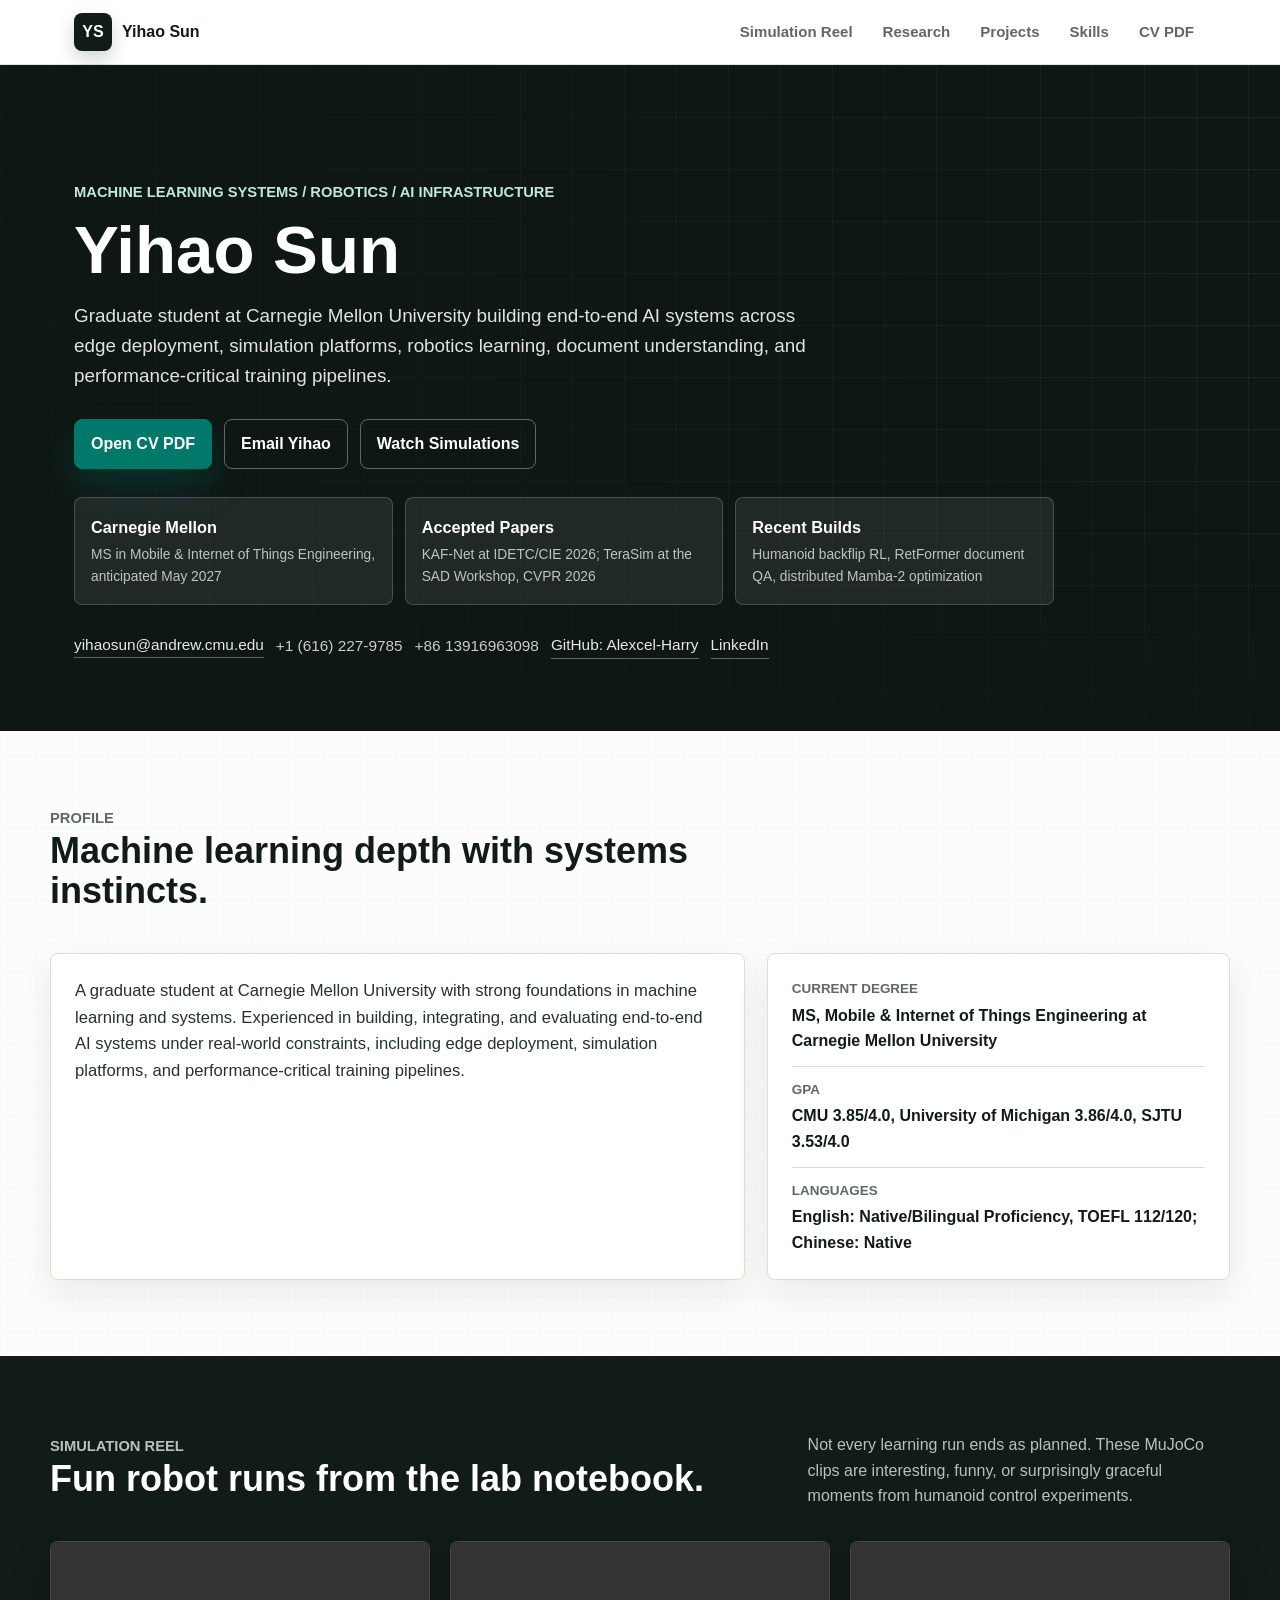
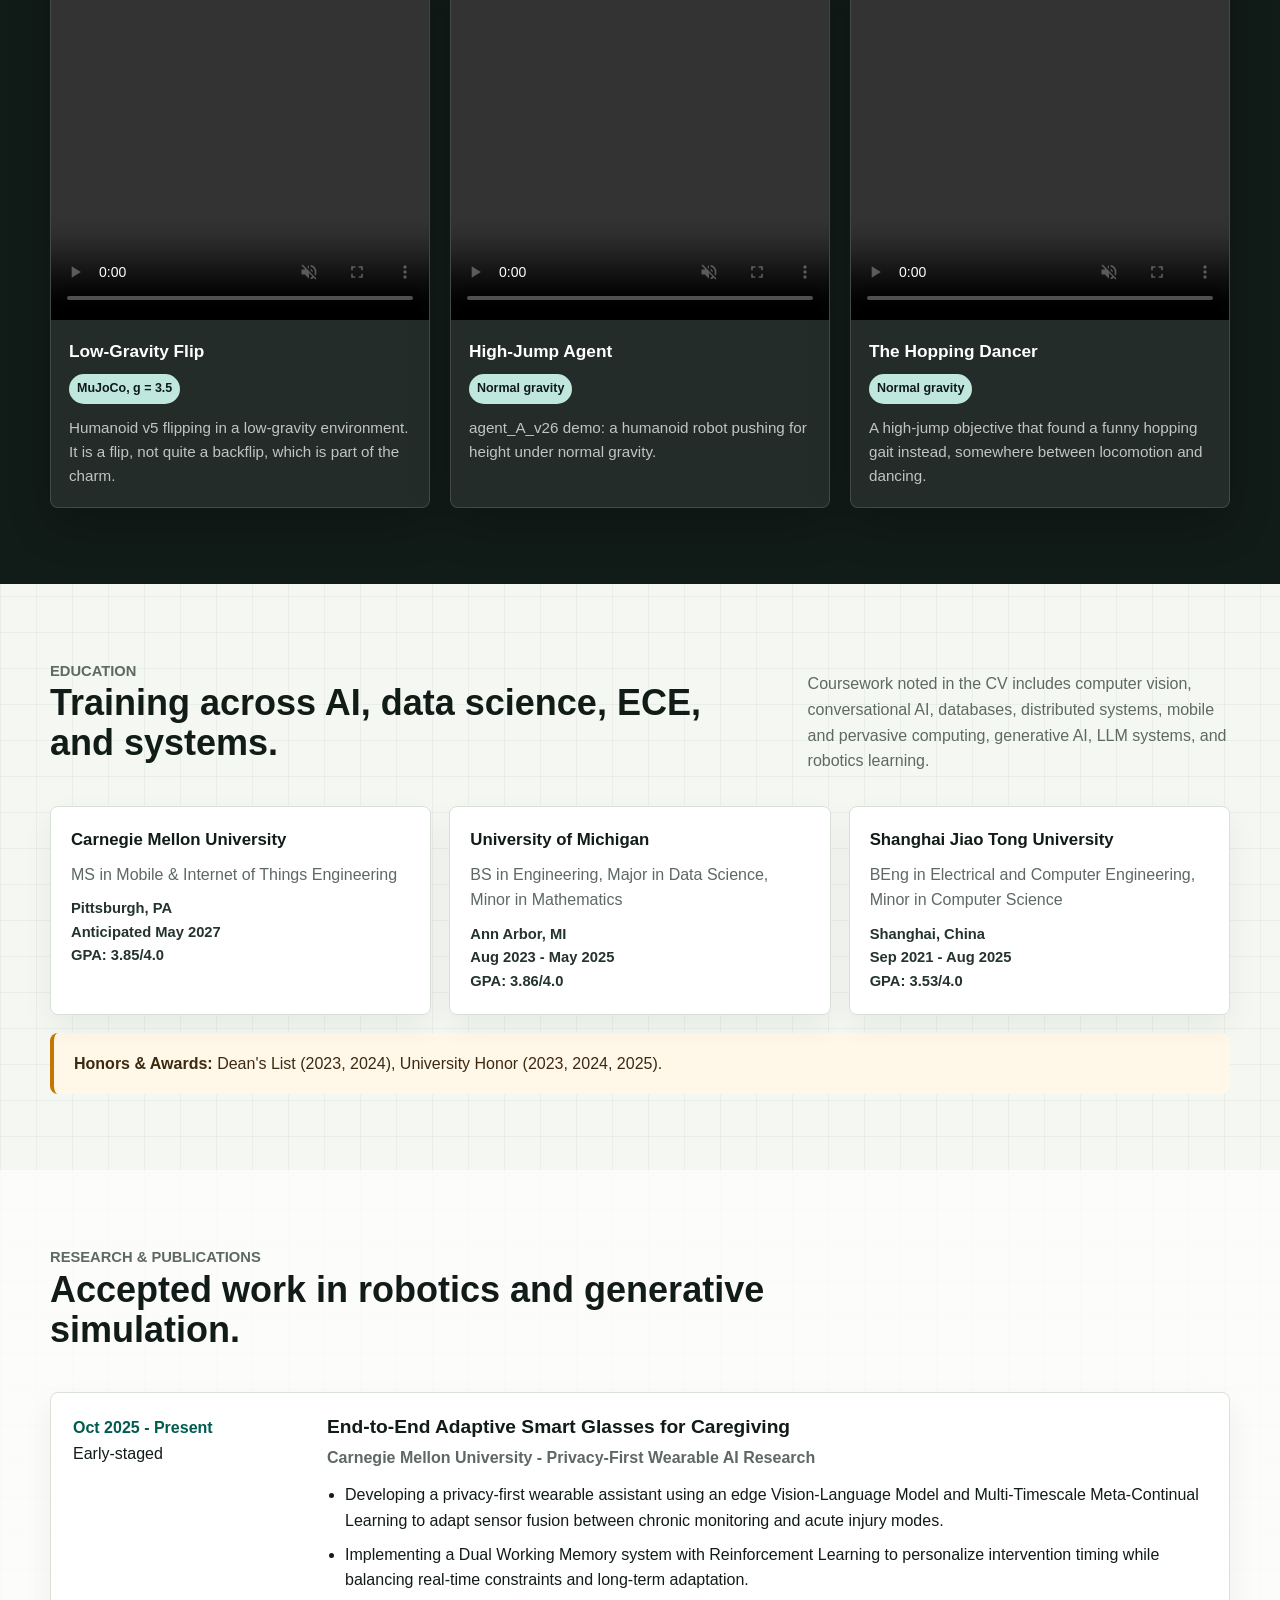
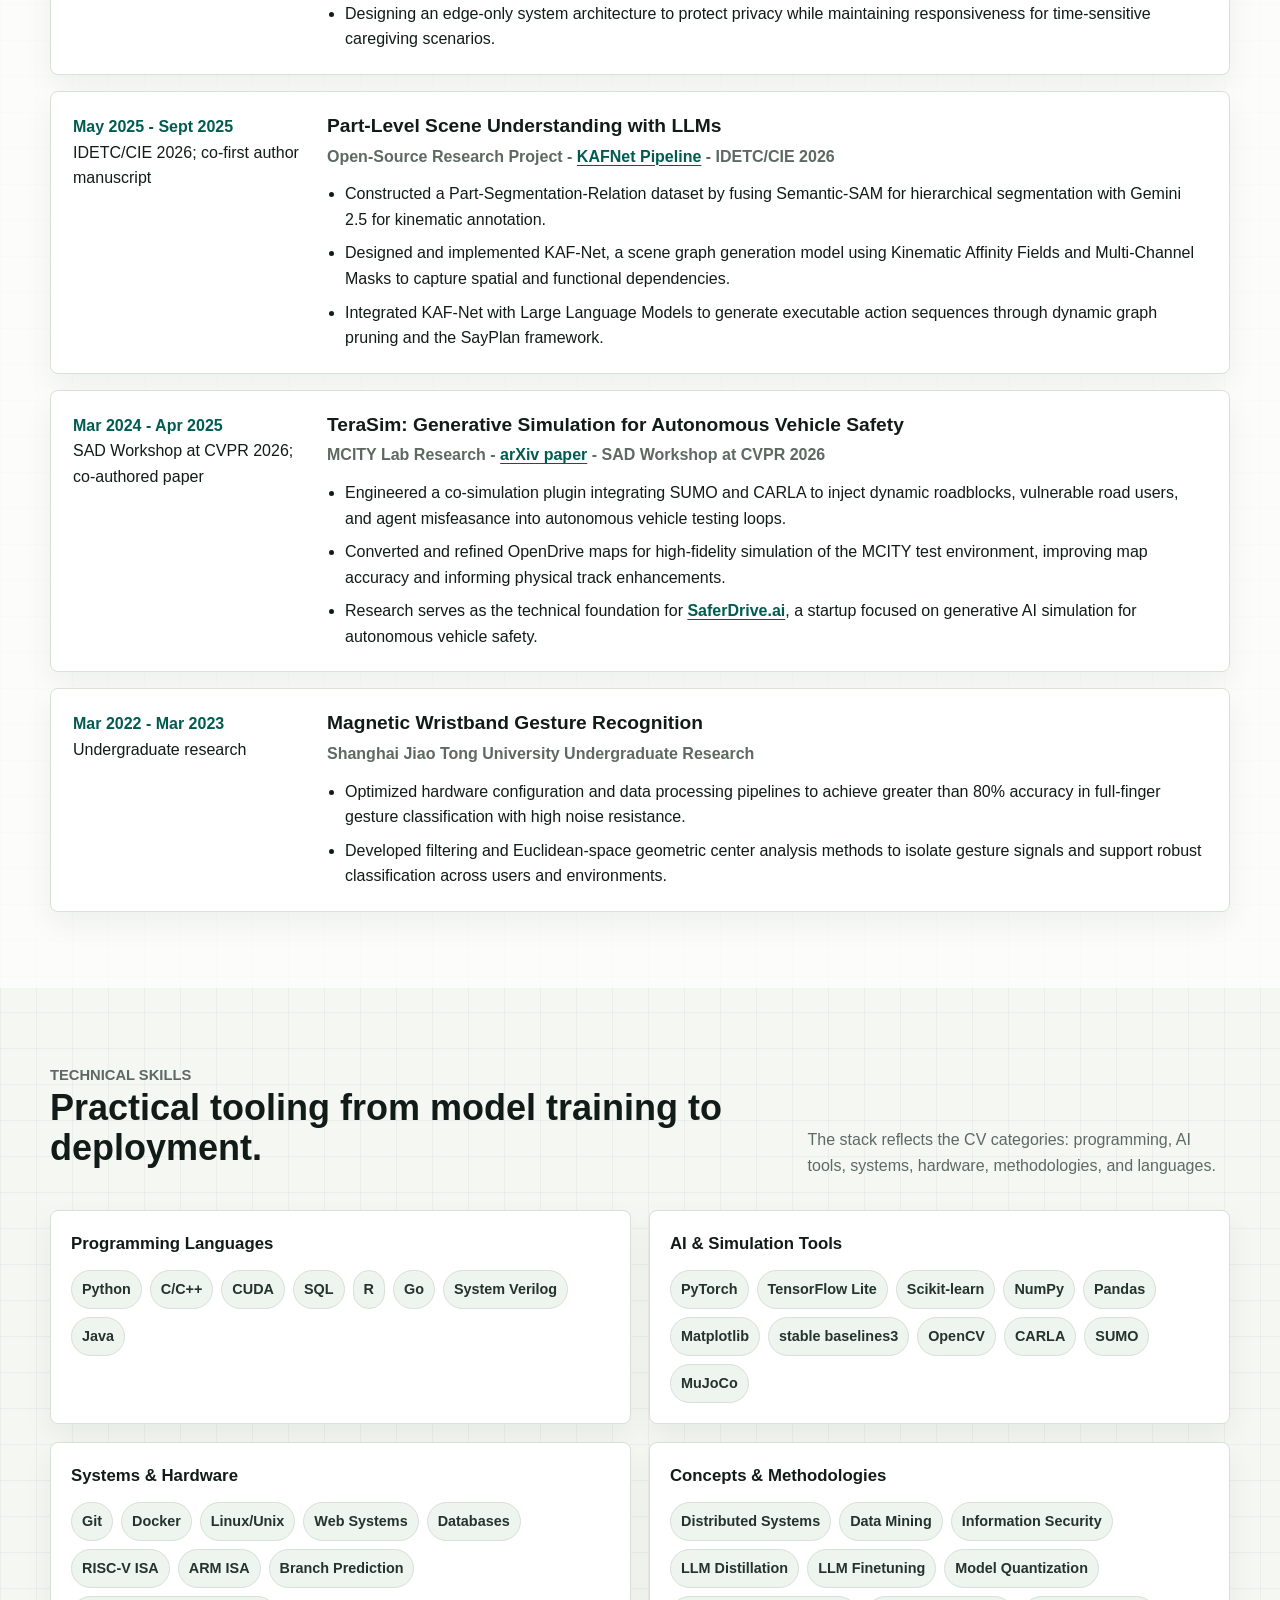
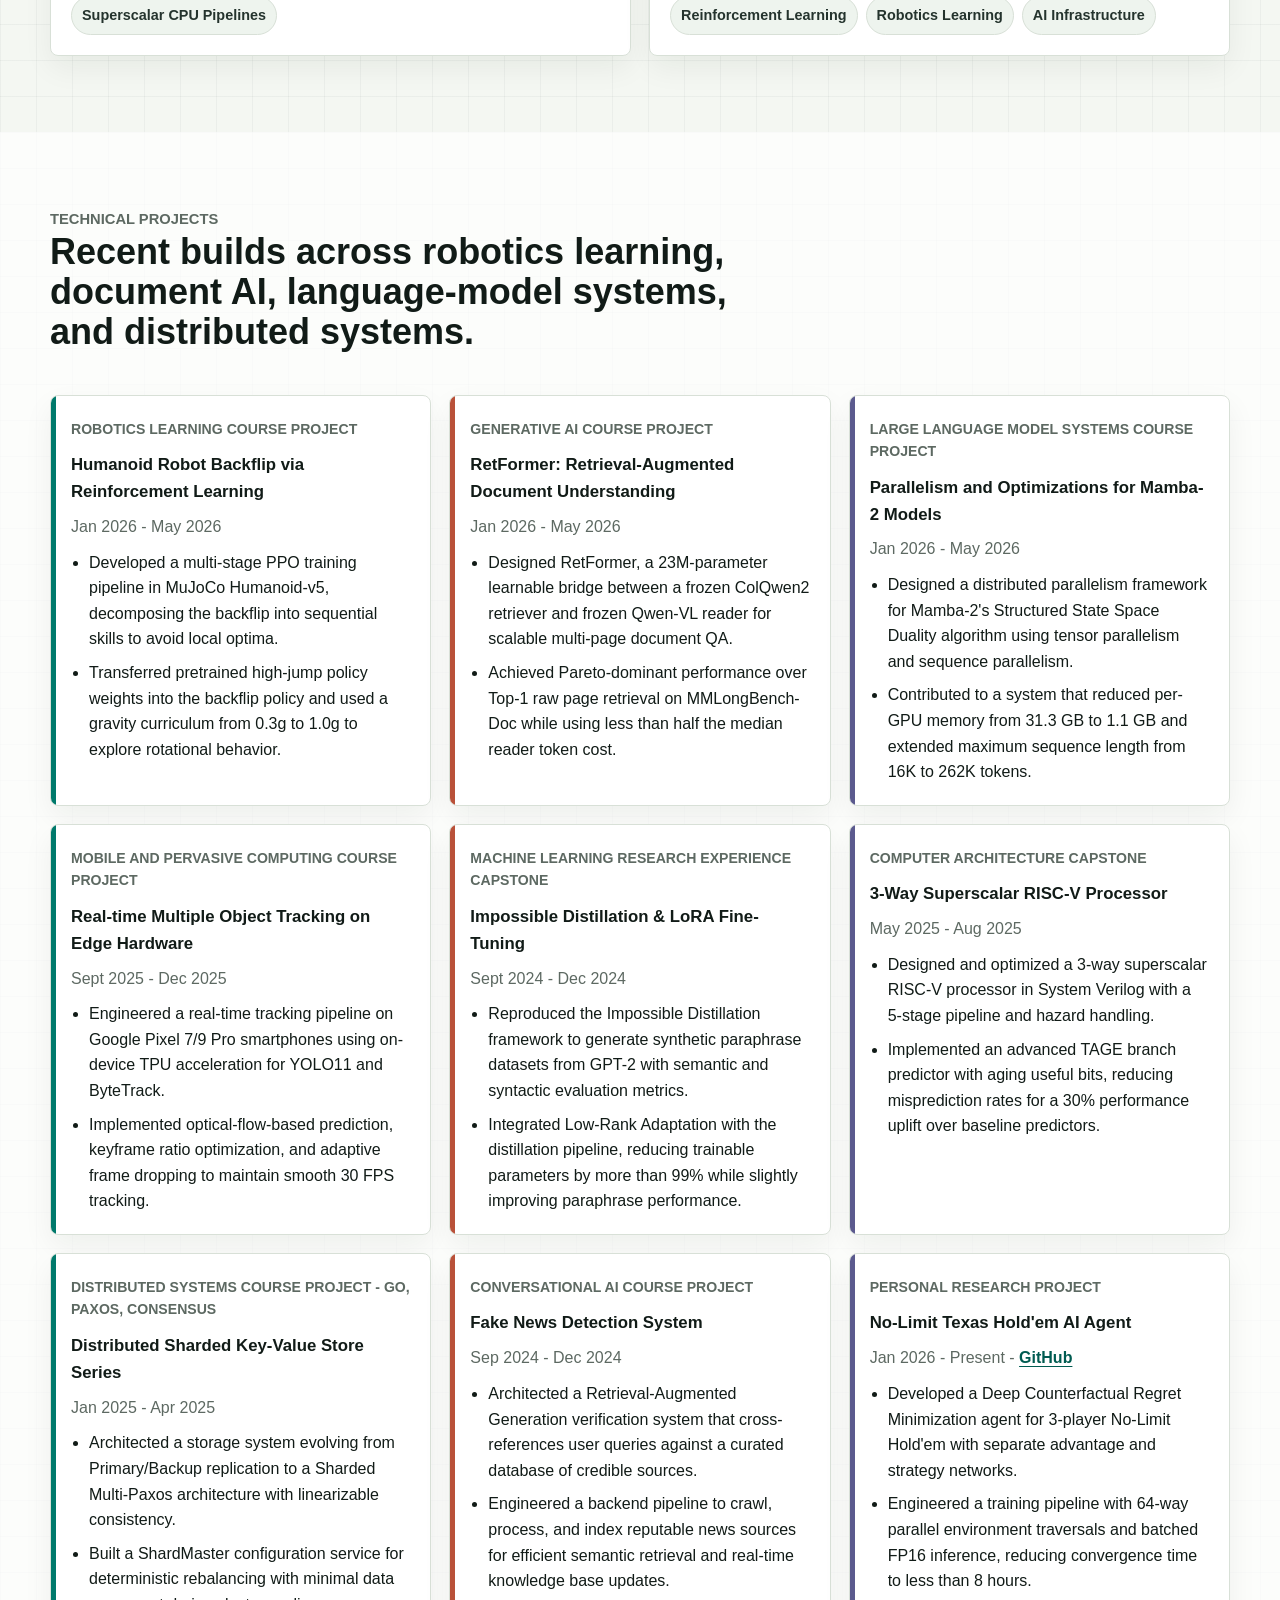
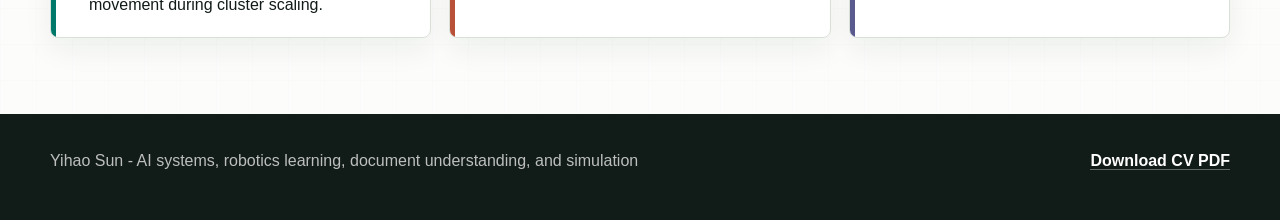
==== commit c640b52d: "Updated: cv and page" ====
--- a/index.html
+++ b/index.html
@@ -284,7 +284,7 @@
 
         .hero-facts {
             display: grid;
-            grid-template-columns: repeat(4, minmax(0, 1fr));
+            grid-template-columns: repeat(3, minmax(0, 1fr));
             gap: 12px;
             max-width: 980px;
         }
@@ -615,7 +615,7 @@
         }
 
         .project-grid {
-            grid-template-columns: repeat(2, minmax(0, 1fr));
+            grid-template-columns: repeat(3, minmax(0, 1fr));
         }
 
         .project-card {
@@ -631,13 +631,11 @@
             background: var(--teal);
         }
 
-        .project-card:nth-child(2)::before,
-        .project-card:nth-child(5)::before {
+        .project-card:nth-child(3n + 2)::before {
             background: var(--coral);
         }
 
-        .project-card:nth-child(3)::before,
-        .project-card:nth-child(6)::before {
+        .project-card:nth-child(3n)::before {
             background: var(--violet);
         }
 
@@ -862,11 +860,11 @@
         <video class="hero-video" src="src/agent_A_v26_demo.mp4" autoplay muted loop playsinline aria-hidden="true"></video>
         <div class="hero-inner">
             <div class="animate-in">
-                <p class="eyebrow">AI Infrastructure / AI Engineering Internship Candidate</p>
+                <p class="eyebrow">Machine Learning Systems / Robotics / AI Infrastructure</p>
                 <h1>Yihao Sun</h1>
                 <p class="lead">
                     Graduate student at Carnegie Mellon University building end-to-end AI systems across edge deployment,
-                    simulation platforms, robotics learning, and performance-critical training pipelines.
+                    simulation platforms, robotics learning, document understanding, and performance-critical training pipelines.
                 </p>
                 <div class="hero-actions" aria-label="Primary actions">
                     <a class="button primary" href="cv.pdf" target="_blank" rel="noopener">Open CV PDF</a>
@@ -881,16 +879,12 @@
                     <span>MS in Mobile &amp; Internet of Things Engineering, anticipated May 2027</span>
                 </div>
                 <div class="fact">
-                    <strong>Availability</strong>
-                    <span>May 2026 - August 2026 for AI infrastructure, AI engineering, or applied research</span>
+                    <strong>Accepted Papers</strong>
+                    <span>KAF-Net at IDETC/CIE 2026; TeraSim at the SAD Workshop, CVPR 2026</span>
                 </div>
                 <div class="fact">
-                    <strong>Research Focus</strong>
-                    <span>Edge VLMs, generative simulation, scene graphs, reinforcement learning</span>
-                </div>
-                <div class="fact">
-                    <strong>Systems Stack</strong>
-                    <span>Python, C/C++, CUDA, Go, Docker, Linux, MuJoCo, CARLA, SUMO</span>
+                    <strong>Recent Builds</strong>
+                    <span>Humanoid backflip RL, RetFormer document QA, distributed Mamba-2 optimization</span>
                 </div>
             </div>
 
@@ -912,9 +906,9 @@
                         <p class="eyebrow">Profile</p>
                         <h2>Machine learning depth with systems instincts.</h2>
                     </div>
-                    <p>
+                    <!-- <p>
                         The page below keeps the CV facts intact while giving the robotics and simulation work room to move.
-                    </p>
+                    </p> -->
                 </div>
                 <div class="profile-grid">
                     <article class="profile-panel">
@@ -923,12 +917,8 @@
                             Experienced in building, integrating, and evaluating end-to-end AI systems under real-world constraints,
                             including edge deployment, simulation platforms, and performance-critical training pipelines.
                         </p>
-                        <p>
-                            Seeking an AI infrastructure, AI engineering, or applied research internship focused on scalable and
-                            reliable AI systems.
-                        </p>
-                    </article>
-                    <aside class="info-panel" aria-label="Current recruiting details">
+                    </article>
+                    <aside class="info-panel" aria-label="Profile details">
                         <dl class="info-list">
                             <div>
                                 <dt>Current degree</dt>
@@ -1035,11 +1025,11 @@
                 <div class="section-head">
                     <div>
                         <p class="eyebrow">Research &amp; Publications</p>
-                        <h2>From privacy-first wearables to generative simulation.</h2>
+                        <h2>Accepted work in robotics and generative simulation.</h2>
                     </div>
-                    <p>
-                        Research entries follow the CV, with publication status stated exactly at the level currently provided there.
-                    </p>
+                    <!-- <p>
+                        Updated CV venue information now highlights KAF-Net at IDETC/CIE 2026 and TeraSim at the SAD Workshop at CVPR 2026.
+                    </p> -->
                 </div>
                 <div class="timeline">
                     <article class="record">
@@ -1060,11 +1050,11 @@
                     <article class="record">
                         <div>
                             <div class="date">May 2025 - Sept 2025</div>
-                            <p>Co-first author manuscript under revision for RA-L</p>
+                            <p>IDETC/CIE 2026; co-first author manuscript</p>
                         </div>
                         <div>
                             <h3>Part-Level Scene Understanding with LLMs</h3>
-                            <p class="place">Open-Source Research Project - <a href="https://github.com/PSGBOT/KAFNet_Pipeline" target="_blank" rel="noopener">KAFNet Pipeline</a></p>
+                            <p class="place">Open-Source Research Project - <a href="https://github.com/PSGBOT/KAFNet_Pipeline" target="_blank" rel="noopener">KAFNet Pipeline</a> - IDETC/CIE 2026</p>
                             <ul>
                                 <li>Constructed a Part-Segmentation-Relation dataset by fusing Semantic-SAM for hierarchical segmentation with Gemini 2.5 for kinematic annotation.</li>
                                 <li>Designed and implemented KAF-Net, a scene graph generation model using Kinematic Affinity Fields and Multi-Channel Masks to capture spatial and functional dependencies.</li>
@@ -1075,11 +1065,11 @@
                     <article class="record">
                         <div>
                             <div class="date">Mar 2024 - Apr 2025</div>
-                            <p>Co-authored paper submitted to IROS 2025</p>
+                            <p>SAD Workshop at CVPR 2026; co-authored paper</p>
                         </div>
                         <div>
                             <h3>TeraSim: Generative Simulation for Autonomous Vehicle Safety</h3>
-                            <p class="place">MCITY Lab Research - <a href="https://arxiv.org/abs/2503.03629" target="_blank" rel="noopener">arXiv paper</a></p>
+                            <p class="place">MCITY Lab Research - <a href="https://arxiv.org/abs/2503.03629" target="_blank" rel="noopener">arXiv paper</a> - SAD Workshop at CVPR 2026</p>
                             <ul>
                                 <li>Engineered a co-simulation plugin integrating SUMO and CARLA to inject dynamic roadblocks, vulnerable road users, and agent misfeasance into autonomous vehicle testing loops.</li>
                                 <li>Converted and refined OpenDrive maps for high-fidelity simulation of the MCITY test environment, improving map accuracy and informing physical track enhancements.</li>
@@ -1171,6 +1161,7 @@
                             <li>Model Quantization</li>
                             <li>Reinforcement Learning</li>
                             <li>Robotics Learning</li>
+                            <li>AI Infrastructure</li>
                         </ul>
                     </section>
                 </div>
@@ -1182,13 +1173,40 @@
                 <div class="section-head">
                     <div>
                         <p class="eyebrow">Technical Projects</p>
-                        <h2>Selected builds across edge AI, language models, processors, and distributed systems.</h2>
+                        <h2>Recent builds across robotics learning, document AI, language-model systems, and distributed systems.</h2>
                     </div>
-                    <p>
-                        These are condensed from the CV so each project can be scanned quickly without losing the engineering signal.
-                    </p>
+                    <!-- <p>
+                        New 2026 projects are surfaced first, followed by earlier implementation work from the updated CV.
+                    </p> -->
                 </div>
                 <div class="project-grid">
+                    <article class="project-card">
+                        <span class="tagline">Robotics Learning Course Project</span>
+                        <h3>Humanoid Robot Backflip via Reinforcement Learning</h3>
+                        <p>Jan 2026 - May 2026</p>
+                        <ul>
+                            <li>Developed a multi-stage PPO training pipeline in MuJoCo Humanoid-v5, decomposing the backflip into sequential skills to avoid local optima.</li>
+                            <li>Transferred pretrained high-jump policy weights into the backflip policy and used a gravity curriculum from 0.3g to 1.0g to explore rotational behavior.</li>
+                        </ul>
+                    </article>
+                    <article class="project-card">
+                        <span class="tagline">Generative AI Course Project</span>
+                        <h3>RetFormer: Retrieval-Augmented Document Understanding</h3>
+                        <p>Jan 2026 - May 2026</p>
+                        <ul>
+                            <li>Designed RetFormer, a 23M-parameter learnable bridge between a frozen ColQwen2 retriever and frozen Qwen-VL reader for scalable multi-page document QA.</li>
+                            <li>Achieved Pareto-dominant performance over Top-1 raw page retrieval on MMLongBench-Doc while using less than half the median reader token cost.</li>
+                        </ul>
+                    </article>
+                    <article class="project-card">
+                        <span class="tagline">Large Language Model Systems Course Project</span>
+                        <h3>Parallelism and Optimizations for Mamba-2 Models</h3>
+                        <p>Jan 2026 - May 2026</p>
+                        <ul>
+                            <li>Designed a distributed parallelism framework for Mamba-2's Structured State Space Duality algorithm using tensor parallelism and sequence parallelism.</li>
+                            <li>Contributed to a system that reduced per-GPU memory from 31.3 GB to 1.1 GB and extended maximum sequence length from 16K to 262K tokens.</li>
+                        </ul>
+                    </article>
                     <article class="project-card">
                         <span class="tagline">Mobile and Pervasive Computing Course Project</span>
                         <h3>Real-time Multiple Object Tracking on Edge Hardware</h3>
@@ -1250,7 +1268,7 @@
 
     <footer class="footer">
         <div class="footer-inner">
-            <span>Yihao Sun - AI infrastructure, AI engineering, and applied research</span>
+            <span>Yihao Sun - AI systems, robotics learning, document understanding, and simulation</span>
             <span><a href="cv.pdf" target="_blank" rel="noopener">Download CV PDF</a></span>
         </div>
     </footer>
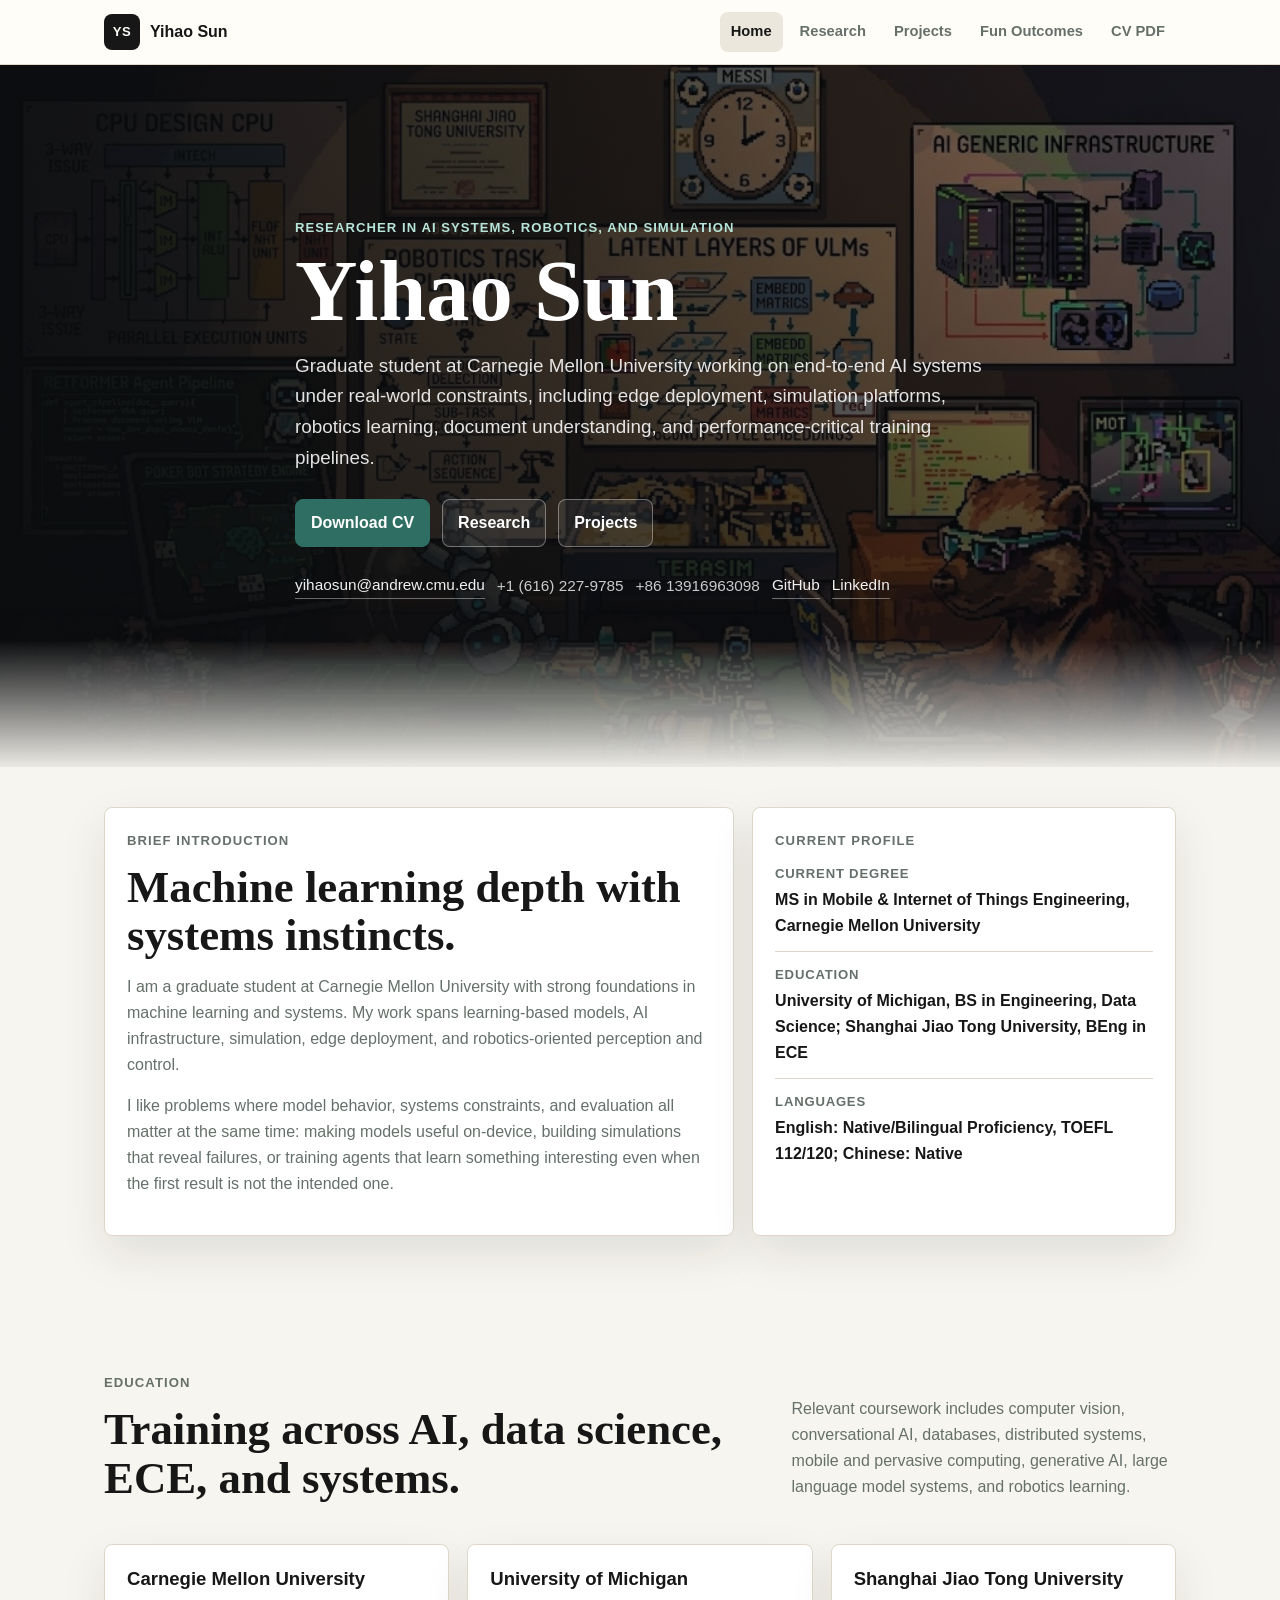
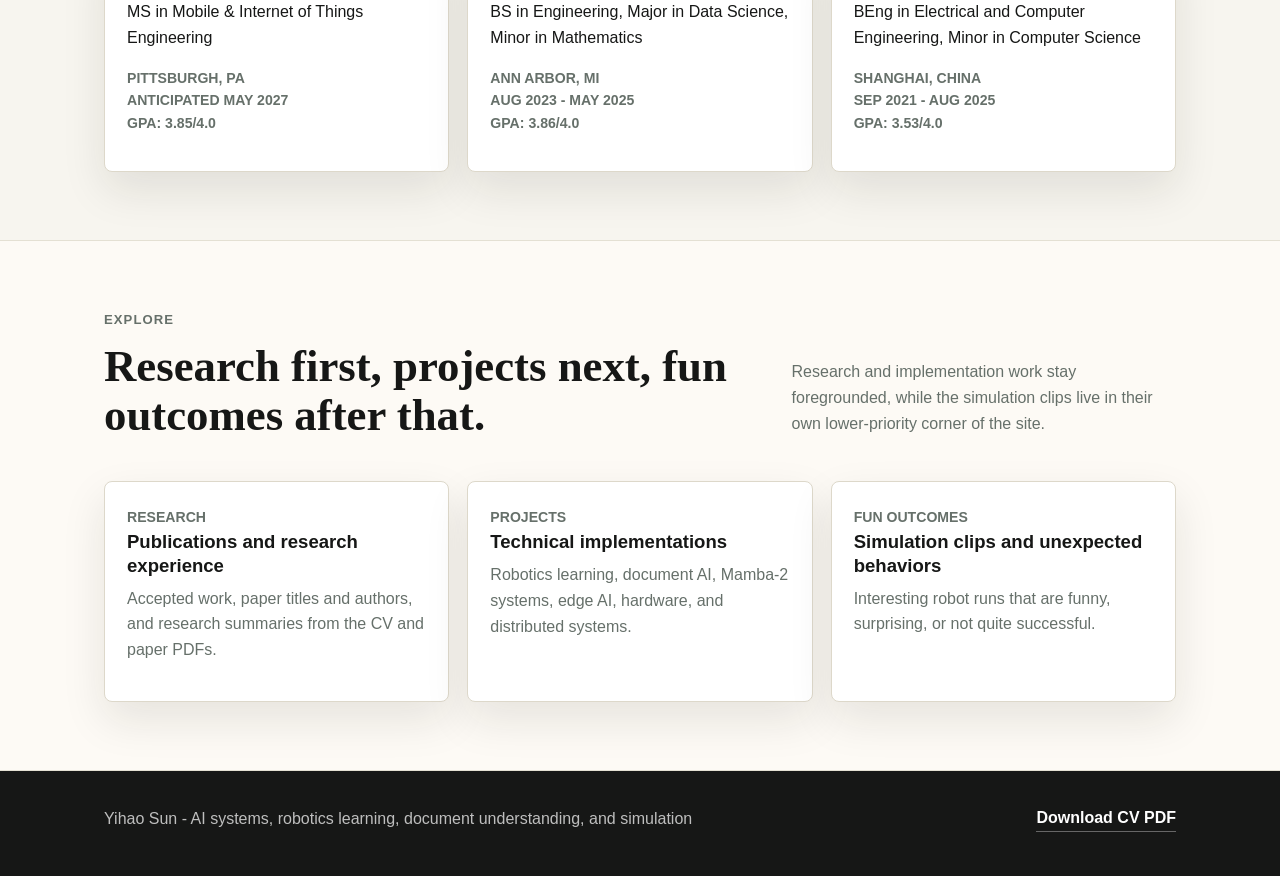
==== commit ef92a3d6: "Updated: style + sections" ====
--- a/index.html
+++ b/index.html
@@ -3,930 +3,78 @@
 <head>
     <meta charset="UTF-8">
     <meta name="viewport" content="width=device-width, initial-scale=1.0">
-    <title>Yihao Sun | AI Infrastructure &amp; Robotics Portfolio</title>
-    <style>
-        :root {
-            --bg: #f4f7f2;
-            --paper: #ffffff;
-            --paper-soft: #eef4ee;
-            --ink: #111b17;
-            --ink-soft: #24332d;
-            --muted: #5d6962;
-            --line: #d8e0d7;
-            --teal: #00796b;
-            --teal-dark: #005b51;
-            --amber: #c87400;
-            --coral: #b95139;
-            --violet: #5b5a8e;
-            --shadow: 0 18px 48px rgba(17, 27, 23, 0.12);
-            --radius: 8px;
-            --max: 1180px;
-            --font: "Segoe UI", Roboto, Helvetica, Arial, sans-serif;
-        }
-
-        * {
-            box-sizing: border-box;
-        }
-
-        html {
-            scroll-behavior: smooth;
-        }
-
-        body {
-            margin: 0;
-            font-family: var(--font);
-            color: var(--ink);
-            background:
-                linear-gradient(rgba(17, 27, 23, 0.04) 1px, transparent 1px),
-                linear-gradient(90deg, rgba(17, 27, 23, 0.04) 1px, transparent 1px),
-                var(--bg);
-            background-size: 36px 36px;
-            line-height: 1.6;
-        }
-
-        body::selection {
-            color: #ffffff;
-            background: var(--teal-dark);
-        }
-
-        a {
-            color: inherit;
-        }
-
-        .skip-link {
-            position: absolute;
-            top: 12px;
-            left: 12px;
-            z-index: 20;
-            transform: translateY(-160%);
-            padding: 10px 14px;
-            color: #ffffff;
-            background: var(--ink);
-            border-radius: var(--radius);
-            text-decoration: none;
-            transition: transform 160ms ease;
-        }
-
-        .skip-link:focus {
-            transform: translateY(0);
-        }
-
-        .topbar {
-            position: sticky;
-            top: 0;
-            z-index: 10;
-            border-bottom: 1px solid rgba(216, 224, 215, 0.86);
-            background: rgba(255, 255, 255, 0.9);
-            backdrop-filter: blur(14px);
-        }
-
-        .nav-inner {
-            max-width: var(--max);
-            margin: 0 auto;
-            padding: 12px 24px;
-            display: flex;
-            align-items: center;
-            justify-content: space-between;
-            gap: 20px;
-        }
-
-        .brand {
-            display: inline-flex;
-            align-items: center;
-            gap: 10px;
-            min-width: max-content;
-            color: var(--ink);
-            font-weight: 800;
-            text-decoration: none;
-        }
-
-        .brand-mark {
-            width: 38px;
-            height: 38px;
-            display: grid;
-            place-items: center;
-            color: #ffffff;
-            background: var(--ink);
-            border-radius: var(--radius);
-            box-shadow: 0 8px 18px rgba(17, 27, 23, 0.18);
-        }
-
-        .nav-links {
-            display: flex;
-            align-items: center;
-            justify-content: flex-end;
-            gap: 6px;
-            overflow-x: auto;
-            scrollbar-width: none;
-        }
-
-        .nav-links::-webkit-scrollbar {
-            display: none;
-        }
-
-        .nav-links a {
-            padding: 8px 12px;
-            border-radius: var(--radius);
-            color: var(--muted);
-            font-size: 0.94rem;
-            font-weight: 650;
-            text-decoration: none;
-            white-space: nowrap;
-            transition: color 180ms ease, background 180ms ease;
-        }
-
-        .nav-links a:hover,
-        .nav-links a:focus-visible {
-            color: var(--ink);
-            background: var(--paper-soft);
-            outline: none;
-        }
-
-        .hero {
-            position: relative;
-            min-height: 74svh;
-            overflow: hidden;
-            color: #ffffff;
-            background: #0e1714;
-            isolation: isolate;
-        }
-
-        .hero-video {
-            position: absolute;
-            inset: 0;
-            width: 100%;
-            height: 100%;
-            object-fit: cover;
-            opacity: 0.42;
-            filter: saturate(0.92) contrast(1.08);
-            z-index: -3;
-        }
-
-        .hero::before {
-            content: "";
-            position: absolute;
-            inset: 0;
-            background:
-                linear-gradient(90deg, rgba(14, 23, 20, 0.92), rgba(14, 23, 20, 0.68) 54%, rgba(14, 23, 20, 0.28)),
-                linear-gradient(rgba(255, 255, 255, 0.08) 1px, transparent 1px),
-                linear-gradient(90deg, rgba(255, 255, 255, 0.08) 1px, transparent 1px);
-            background-size: auto, 52px 52px, 52px 52px;
-            z-index: -2;
-        }
-
-        .hero::after {
-            content: "";
-            position: absolute;
-            inset: auto 0 0 0;
-            height: 42%;
-            background: linear-gradient(180deg, transparent, rgba(14, 23, 20, 0.9));
-            z-index: -1;
-        }
-
-        .hero-inner {
-            max-width: var(--max);
-            min-height: 74svh;
-            margin: 0 auto;
-            padding: 96px 24px 52px;
-            display: grid;
-            align-content: center;
-            gap: 28px;
-        }
-
-        .eyebrow {
-            margin: 0 0 12px;
-            color: #bfe7dd;
-            font-size: 0.92rem;
-            font-weight: 800;
-            text-transform: uppercase;
-        }
-
-        h1,
-        h2,
-        h3,
-        p {
-            margin-top: 0;
-        }
-
-        h1 {
-            margin-bottom: 18px;
-            max-width: 760px;
-            font-size: 4.2rem;
-            line-height: 0.98;
-        }
-
-        .lead {
-            max-width: 760px;
-            margin-bottom: 28px;
-            color: rgba(255, 255, 255, 0.88);
-            font-size: 1.18rem;
-        }
-
-        .hero-actions,
-        .contact-row {
-            display: flex;
-            flex-wrap: wrap;
-            align-items: center;
-            gap: 12px;
-        }
-
-        .button {
-            display: inline-flex;
-            align-items: center;
-            justify-content: center;
-            min-height: 44px;
-            padding: 11px 16px;
-            border: 1px solid rgba(255, 255, 255, 0.34);
-            border-radius: var(--radius);
-            color: #ffffff;
-            font-weight: 750;
-            text-decoration: none;
-            transition: transform 180ms ease, background 180ms ease, border-color 180ms ease;
-        }
-
-        .button:hover,
-        .button:focus-visible {
-            transform: translateY(-2px);
-            border-color: rgba(255, 255, 255, 0.7);
-            background: rgba(255, 255, 255, 0.12);
-            outline: none;
-        }
-
-        .button.primary {
-            border-color: var(--teal);
-            background: var(--teal);
-            box-shadow: 0 18px 34px rgba(0, 121, 107, 0.25);
-        }
-
-        .button.primary:hover,
-        .button.primary:focus-visible {
-            background: var(--teal-dark);
-        }
-
-        .contact-row {
-            max-width: 850px;
-            color: rgba(255, 255, 255, 0.78);
-            font-size: 0.96rem;
-        }
-
-        .contact-row a {
-            color: rgba(255, 255, 255, 0.9);
-            text-decoration: none;
-            border-bottom: 1px solid rgba(255, 255, 255, 0.34);
-        }
-
-        .contact-row a:hover,
-        .contact-row a:focus-visible {
-            color: #ffffff;
-            border-bottom-color: #ffffff;
-            outline: none;
-        }
-
-        .hero-facts {
-            display: grid;
-            grid-template-columns: repeat(3, minmax(0, 1fr));
-            gap: 12px;
-            max-width: 980px;
-        }
-
-        .fact {
-            min-height: 96px;
-            padding: 16px;
-            border: 1px solid rgba(255, 255, 255, 0.18);
-            border-radius: var(--radius);
-            background: rgba(255, 255, 255, 0.08);
-            backdrop-filter: blur(10px);
-        }
-
-        .fact strong {
-            display: block;
-            color: #ffffff;
-            font-size: 1.02rem;
-        }
-
-        .fact span {
-            display: block;
-            margin-top: 4px;
-            color: rgba(255, 255, 255, 0.72);
-            font-size: 0.86rem;
-        }
-
-        main {
-            overflow: hidden;
-        }
-
-        .section {
-            padding: 76px 24px;
-        }
-
-        .section.light {
-            background: rgba(255, 255, 255, 0.72);
-        }
-
-        .section.deep {
-            color: #ffffff;
-            background: var(--ink);
-        }
-
-        .inner {
-            max-width: var(--max);
-            margin: 0 auto;
-        }
-
-        .section-head {
-            display: grid;
-            grid-template-columns: minmax(0, 0.82fr) minmax(260px, 0.48fr);
-            gap: 36px;
-            align-items: end;
-            margin-bottom: 32px;
-        }
-
-        .section-head h2 {
-            margin-bottom: 10px;
-            font-size: 2.25rem;
-            line-height: 1.12;
-        }
-
-        .section-head p {
-            margin-bottom: 0;
-            color: var(--muted);
-        }
-
-        .deep .section-head p,
-        .deep .eyebrow {
-            color: rgba(255, 255, 255, 0.72);
-        }
-
-        .profile-grid {
-            display: grid;
-            grid-template-columns: minmax(0, 1.2fr) minmax(300px, 0.8fr);
-            gap: 22px;
-            align-items: stretch;
-        }
-
-        .profile-panel,
-        .info-panel {
-            padding: 24px;
-            border: 1px solid var(--line);
-            border-radius: var(--radius);
-            background: var(--paper);
-            box-shadow: 0 14px 36px rgba(17, 27, 23, 0.08);
-        }
-
-        .profile-panel p:last-child,
-        .info-panel p:last-child {
-            margin-bottom: 0;
-        }
-
-        .profile-panel p {
-            color: var(--ink-soft);
-            font-size: 1.04rem;
-        }
-
-        .info-list {
-            display: grid;
-            gap: 12px;
-            margin: 0;
-        }
-
-        .info-list div {
-            display: grid;
-            gap: 3px;
-            padding-bottom: 12px;
-            border-bottom: 1px solid var(--line);
-        }
-
-        .info-list div:last-child {
-            padding-bottom: 0;
-            border-bottom: 0;
-        }
-
-        .info-list dt {
-            color: var(--muted);
-            font-size: 0.84rem;
-            font-weight: 800;
-            text-transform: uppercase;
-        }
-
-        .info-list dd {
-            margin: 0;
-            color: var(--ink);
-            font-weight: 700;
-        }
-
-        .video-grid {
-            display: grid;
-            grid-template-columns: repeat(3, minmax(0, 1fr));
-            gap: 20px;
-        }
-
-        .video-card {
-            overflow: hidden;
-            border: 1px solid rgba(255, 255, 255, 0.14);
-            border-radius: var(--radius);
-            background: rgba(255, 255, 255, 0.08);
-            box-shadow: 0 18px 44px rgba(0, 0, 0, 0.18);
-            transition: transform 220ms ease, border-color 220ms ease, background 220ms ease;
-        }
-
-        .video-card:hover,
-        .video-card:focus-within {
-            transform: translateY(-4px);
-            border-color: rgba(255, 255, 255, 0.34);
-            background: rgba(255, 255, 255, 0.12);
-        }
-
-        .video-frame {
-            aspect-ratio: 1 / 1;
-            background:
-                linear-gradient(rgba(255, 255, 255, 0.08) 1px, transparent 1px),
-                linear-gradient(90deg, rgba(255, 255, 255, 0.08) 1px, transparent 1px),
-                #07100d;
-            background-size: 28px 28px;
-        }
-
-        .video-frame video {
-            display: block;
-            width: 100%;
-            height: 100%;
-            object-fit: contain;
-        }
-
-        .video-copy {
-            padding: 18px;
-        }
-
-        .video-copy h3 {
-            margin-bottom: 8px;
-            font-size: 1.08rem;
-        }
-
-        .video-meta {
-            display: inline-flex;
-            margin-bottom: 12px;
-            padding: 5px 8px;
-            border-radius: 999px;
-            color: #101917;
-            background: #bfe7dd;
-            font-size: 0.78rem;
-            font-weight: 800;
-        }
-
-        .video-copy p {
-            margin-bottom: 0;
-            color: rgba(255, 255, 255, 0.72);
-            font-size: 0.95rem;
-        }
-
-        .timeline {
-            display: grid;
-            gap: 16px;
-        }
-
-        .record {
-            display: grid;
-            grid-template-columns: 230px minmax(0, 1fr);
-            gap: 24px;
-            padding: 22px;
-            border: 1px solid var(--line);
-            border-radius: var(--radius);
-            background: var(--paper);
-            box-shadow: 0 12px 30px rgba(17, 27, 23, 0.06);
-            transition: transform 180ms ease, box-shadow 180ms ease;
-        }
-
-        .record:hover {
-            transform: translateY(-3px);
-            box-shadow: var(--shadow);
-        }
-
-        .record time,
-        .record .date {
-            color: var(--teal-dark);
-            font-weight: 800;
-        }
-
-        .record h3 {
-            margin-bottom: 5px;
-            font-size: 1.2rem;
-            line-height: 1.28;
-        }
-
-        .record .place {
-            margin-bottom: 12px;
-            color: var(--muted);
-            font-weight: 700;
-        }
-
-        .record ul,
-        .project-card ul {
-            margin: 0;
-            padding-left: 18px;
-        }
-
-        .record li,
-        .project-card li {
-            margin-bottom: 8px;
-        }
-
-        .record li:last-child,
-        .project-card li:last-child {
-            margin-bottom: 0;
-        }
-
-        .record a,
-        .project-card a {
-            color: var(--teal-dark);
-            font-weight: 800;
-            text-decoration-thickness: 1px;
-            text-underline-offset: 3px;
-        }
-
-        .education-grid,
-        .skills-grid,
-        .project-grid {
-            display: grid;
-            gap: 18px;
-        }
-
-        .education-grid {
-            grid-template-columns: repeat(3, minmax(0, 1fr));
-        }
-
-        .edu-card,
-        .skill-group,
-        .project-card {
-            padding: 20px;
-            border: 1px solid var(--line);
-            border-radius: var(--radius);
-            background: var(--paper);
-            box-shadow: 0 12px 30px rgba(17, 27, 23, 0.06);
-        }
-
-        .edu-card h3,
-        .skill-group h3,
-        .project-card h3 {
-            margin-bottom: 8px;
-            font-size: 1.05rem;
-        }
-
-        .edu-card p,
-        .project-card p {
-            margin-bottom: 10px;
-            color: var(--muted);
-        }
-
-        .edu-meta {
-            color: var(--ink-soft);
-            font-size: 0.92rem;
-            font-weight: 700;
-        }
-
-        .honors {
-            margin-top: 18px;
-            padding: 18px 20px;
-            border-left: 4px solid var(--amber);
-            border-radius: var(--radius);
-            background: #fff7e8;
-            color: #3c2a10;
-        }
-
-        .skills-grid {
-            grid-template-columns: repeat(2, minmax(0, 1fr));
-        }
-
-        .chips {
-            display: flex;
-            flex-wrap: wrap;
-            gap: 8px;
-            margin: 12px 0 0;
-            padding: 0;
-            list-style: none;
-        }
-
-        .chips li {
-            padding: 7px 10px;
-            border: 1px solid var(--line);
-            border-radius: 999px;
-            color: var(--ink-soft);
-            background: var(--paper-soft);
-            font-size: 0.9rem;
-            font-weight: 650;
-        }
-
-        .project-grid {
-            grid-template-columns: repeat(3, minmax(0, 1fr));
-        }
-
-        .project-card {
-            position: relative;
-            overflow: hidden;
-        }
-
-        .project-card::before {
-            content: "";
-            position: absolute;
-            inset: 0 auto 0 0;
-            width: 5px;
-            background: var(--teal);
-        }
-
-        .project-card:nth-child(3n + 2)::before {
-            background: var(--coral);
-        }
-
-        .project-card:nth-child(3n)::before {
-            background: var(--violet);
-        }
-
-        .tagline {
-            display: inline-flex;
-            margin-bottom: 12px;
-            color: var(--muted);
-            font-size: 0.88rem;
-            font-weight: 800;
-            text-transform: uppercase;
-        }
-
-        .footer {
-            padding: 34px 24px 46px;
-            color: rgba(255, 255, 255, 0.72);
-            background: var(--ink);
-        }
-
-        .footer-inner {
-            max-width: var(--max);
-            margin: 0 auto;
-            display: flex;
-            flex-wrap: wrap;
-            gap: 12px;
-            align-items: center;
-            justify-content: space-between;
-        }
-
-        .footer a {
-            color: #ffffff;
-            font-weight: 750;
-            text-decoration: none;
-            border-bottom: 1px solid rgba(255, 255, 255, 0.34);
-        }
-
-        .animate-in {
-            animation: rise 640ms ease both;
-        }
-
-        .section:nth-of-type(2) .animate-in {
-            animation-delay: 80ms;
-        }
-
-        .section:nth-of-type(3) .animate-in {
-            animation-delay: 130ms;
-        }
-
-        .section:nth-of-type(4) .animate-in {
-            animation-delay: 180ms;
-        }
-
-        @keyframes rise {
-            from {
-                opacity: 0;
-                transform: translateY(22px);
-            }
-            to {
-                opacity: 1;
-                transform: translateY(0);
-            }
-        }
-
-        @media (max-width: 920px) {
-            .hero-facts,
-            .video-grid,
-            .education-grid,
-            .skills-grid,
-            .project-grid,
-            .profile-grid {
-                grid-template-columns: 1fr 1fr;
-            }
-
-            .section-head {
-                grid-template-columns: 1fr;
-                gap: 12px;
-            }
-
-            .record {
-                grid-template-columns: 1fr;
-                gap: 10px;
-            }
-        }
-
-        @media (max-width: 680px) {
-            .nav-inner {
-                align-items: flex-start;
-                flex-direction: column;
-            }
-
-            .nav-links {
-                justify-content: flex-start;
-                width: 100%;
-                padding-bottom: 2px;
-            }
-
-            .hero,
-            .hero-inner {
-                min-height: 76svh;
-            }
-
-            .hero-inner {
-                padding-top: 64px;
-            }
-
-            h1 {
-                font-size: 2.85rem;
-            }
-
-            .lead {
-                font-size: 1.04rem;
-            }
-
-            .hero-facts,
-            .video-grid,
-            .education-grid,
-            .skills-grid,
-            .project-grid,
-            .profile-grid {
-                grid-template-columns: 1fr;
-            }
-
-            .section {
-                padding: 56px 18px;
-            }
-
-            .section-head h2 {
-                font-size: 1.85rem;
-            }
-
-            .profile-panel,
-            .info-panel,
-            .record,
-            .edu-card,
-            .skill-group,
-            .project-card {
-                padding: 18px;
-            }
-        }
-
-        @media (prefers-reduced-motion: reduce) {
-            *,
-            *::before,
-            *::after {
-                scroll-behavior: auto !important;
-                animation-duration: 1ms !important;
-                animation-iteration-count: 1 !important;
-                transition-duration: 1ms !important;
-            }
-        }
-
-        @media print {
-            html {
-                scroll-behavior: auto;
-            }
-
-            body {
-                background: #ffffff;
-                color: #000000;
-            }
-
-            .topbar,
-            .hero-video,
-            .video-frame,
-            .footer,
-            .skip-link {
-                display: none;
-            }
-
-            .hero,
-            .section,
-            .section.deep {
-                min-height: auto;
-                padding: 18px 0;
-                color: #000000;
-                background: #ffffff;
-            }
-
-            .hero-inner,
-            .inner {
-                max-width: none;
-                min-height: auto;
-                padding: 0;
-            }
-
-            .button,
-            .fact,
-            .profile-panel,
-            .info-panel,
-            .record,
-            .edu-card,
-            .skill-group,
-            .project-card,
-            .video-card {
-                box-shadow: none;
-                border-color: #cccccc;
-                background: #ffffff;
-                color: #000000;
-            }
-        }
-    </style>
+    <title>Yihao Sun | Researcher</title>
+    <link rel="stylesheet" href="site.css">
 </head>
 <body>
     <a class="skip-link" href="#main">Skip to content</a>
-
-    <nav class="topbar" aria-label="Primary navigation">
-        <div class="nav-inner">
-            <a class="brand" href="#top" aria-label="Yihao Sun home">
-                <span class="brand-mark">YS</span>
-                <span>Yihao Sun</span>
-            </a>
+    <header class="site-header">
+        <nav class="nav" aria-label="Primary navigation">
+            <a class="brand" href="index.html"><span class="brand-mark">YS</span><span>Yihao Sun</span></a>
             <div class="nav-links">
-                <a href="#reel">Simulation Reel</a>
-                <a href="#research">Research</a>
-                <a href="#projects">Projects</a>
-                <a href="#skills">Skills</a>
+                <a href="index.html" aria-current="page">Home</a>
+                <a href="research.html">Research</a>
+                <a href="projects.html">Projects</a>
+                <a href="fun.html">Fun Outcomes</a>
                 <a href="cv.pdf" target="_blank" rel="noopener">CV PDF</a>
             </div>
-        </div>
-    </nav>
-
-    <header class="hero" id="top">
-        <video class="hero-video" src="src/agent_A_v26_demo.mp4" autoplay muted loop playsinline aria-hidden="true"></video>
-        <div class="hero-inner">
-            <div class="animate-in">
-                <p class="eyebrow">Machine Learning Systems / Robotics / AI Infrastructure</p>
-                <h1>Yihao Sun</h1>
-                <p class="lead">
-                    Graduate student at Carnegie Mellon University building end-to-end AI systems across edge deployment,
-                    simulation platforms, robotics learning, document understanding, and performance-critical training pipelines.
-                </p>
-                <div class="hero-actions" aria-label="Primary actions">
-                    <a class="button primary" href="cv.pdf" target="_blank" rel="noopener">Open CV PDF</a>
-                    <a class="button" href="mailto:yihaosun@andrew.cmu.edu">Email Yihao</a>
-                    <a class="button" href="#reel">Watch Simulations</a>
-                </div>
-            </div>
-
-            <div class="hero-facts animate-in" aria-label="Portfolio highlights">
-                <div class="fact">
-                    <strong>Carnegie Mellon</strong>
-                    <span>MS in Mobile &amp; Internet of Things Engineering, anticipated May 2027</span>
-                </div>
-                <div class="fact">
-                    <strong>Accepted Papers</strong>
-                    <span>KAF-Net at IDETC/CIE 2026; TeraSim at the SAD Workshop, CVPR 2026</span>
-                </div>
-                <div class="fact">
-                    <strong>Recent Builds</strong>
-                    <span>Humanoid backflip RL, RetFormer document QA, distributed Mamba-2 optimization</span>
-                </div>
-            </div>
-
-            <div class="contact-row animate-in" aria-label="Contact information">
-                <a href="mailto:yihaosun@andrew.cmu.edu">yihaosun@andrew.cmu.edu</a>
-                <span>+1 (616) 227-9785</span>
-                <span>+86 13916963098</span>
-                <a href="https://github.com/Alexcel-Harry" target="_blank" rel="noopener">GitHub: Alexcel-Harry</a>
-                <a href="https://www.linkedin.com/in/yihao-sun-a82815293/" target="_blank" rel="noopener">LinkedIn</a>
-            </div>
-        </div>
+        </nav>
     </header>
 
     <main id="main">
-        <section class="section light" id="profile">
-            <div class="inner animate-in">
-                <div class="section-head">
-                    <div>
-                        <p class="eyebrow">Profile</p>
+        <section class="home-hero">
+            <div class="hero-inner">
+                <div class="hero-copy">
+                    <p class="eyebrow">Researcher in AI systems, robotics, and simulation</p>
+                    <h1>Yihao Sun</h1>
+                    <p class="lead">
+                        Graduate student at Carnegie Mellon University working on end-to-end AI systems under real-world
+                        constraints, including edge deployment, simulation platforms, robotics learning, document
+                        understanding, and performance-critical training pipelines.
+                    </p>
+                    <div class="actions">
+                        <a class="button primary" href="cv.pdf" target="_blank" rel="noopener">Download CV</a>
+                        <a class="button" href="research.html">Research</a>
+                        <a class="button" href="projects.html">Projects</a>
+                    </div>
+                    <div class="contact-line">
+                        <a href="mailto:yihaosun@andrew.cmu.edu">yihaosun@andrew.cmu.edu</a>
+                        <span>+1 (616) 227-9785</span>
+                        <span>+86 13916963098</span>
+                        <a href="https://github.com/Alexcel-Harry" target="_blank" rel="noopener">GitHub</a>
+                        <a href="https://www.linkedin.com/in/yihao-sun-a82815293/" target="_blank" rel="noopener">LinkedIn</a>
+                    </div>
+                </div>
+            </div>
+        </section>
+
+        <section class="section compact">
+            <div class="section-inner">
+                <div class="intro-grid">
+                    <article class="intro-card">
+                        <p class="eyebrow">Brief introduction</p>
                         <h2>Machine learning depth with systems instincts.</h2>
-                    </div>
-                    <!-- <p>
-                        The page below keeps the CV facts intact while giving the robotics and simulation work room to move.
-                    </p> -->
-                </div>
-                <div class="profile-grid">
-                    <article class="profile-panel">
                         <p>
-                            A graduate student at Carnegie Mellon University with strong foundations in machine learning and systems.
-                            Experienced in building, integrating, and evaluating end-to-end AI systems under real-world constraints,
-                            including edge deployment, simulation platforms, and performance-critical training pipelines.
+                            I am a graduate student at Carnegie Mellon University with strong foundations in machine learning
+                            and systems. My work spans learning-based models, AI infrastructure, simulation, edge deployment,
+                            and robotics-oriented perception and control.
+                        </p>
+                        <p>
+                            I like problems where model behavior, systems constraints, and evaluation all matter at the same
+                            time: making models useful on-device, building simulations that reveal failures, or training agents
+                            that learn something interesting even when the first result is not the intended one.
                         </p>
                     </article>
-                    <aside class="info-panel" aria-label="Profile details">
+                    <aside class="intro-card">
+                        <p class="eyebrow">Current profile</p>
                         <dl class="info-list">
                             <div>
                                 <dt>Current degree</dt>
-                                <dd>MS, Mobile &amp; Internet of Things Engineering at Carnegie Mellon University</dd>
+                                <dd>MS in Mobile &amp; Internet of Things Engineering, Carnegie Mellon University</dd>
                             </div>
                             <div>
-                                <dt>GPA</dt>
-                                <dd>CMU 3.85/4.0, University of Michigan 3.86/4.0, SJTU 3.53/4.0</dd>
+                                <dt>Education</dt>
+                                <dd>University of Michigan, BS in Engineering, Data Science; Shanghai Jiao Tong University, BEng in ECE</dd>
                             </div>
                             <div>
                                 <dt>Languages</dt>
@@ -938,329 +86,66 @@
             </div>
         </section>
 
-        <section class="section deep" id="reel">
-            <div class="inner animate-in">
-                <div class="section-head">
-                    <div>
-                        <p class="eyebrow">Simulation Reel</p>
-                        <h2>Fun robot runs from the lab notebook.</h2>
-                    </div>
-                    <p>
-                        Not every learning run ends as planned. These MuJoCo clips are interesting, funny, or surprisingly graceful
-                        moments from humanoid control experiments.
-                    </p>
-                </div>
-                <div class="video-grid">
-                    <article class="video-card">
-                        <div class="video-frame">
-                            <video src="src/backflip_v2_axislocked_demo_g_minus_3p5.mp4" autoplay muted loop playsinline controls preload="metadata" aria-label="Humanoid v5 low-gravity flip simulation"></video>
-                        </div>
-                        <div class="video-copy">
-                            <h3>Low-Gravity Flip</h3>
-                            <span class="video-meta">MuJoCo, g = 3.5</span>
-                            <p>Humanoid v5 flipping in a low-gravity environment. It is a flip, not quite a backflip, which is part of the charm.</p>
-                        </div>
-                    </article>
-                    <article class="video-card">
-                        <div class="video-frame">
-                            <video src="src/agent_A_v26_demo.mp4" autoplay muted loop playsinline controls preload="metadata" aria-label="Humanoid high-jumping simulation under normal gravity"></video>
-                        </div>
-                        <div class="video-copy">
-                            <h3>High-Jump Agent</h3>
-                            <span class="video-meta">Normal gravity</span>
-                            <p>agent_A_v26 demo: a humanoid robot pushing for height under normal gravity.</p>
-                        </div>
-                    </article>
-                    <article class="video-card">
-                        <div class="video-frame">
-                            <video src="src/hopping_agent_funny_move.mp4" autoplay muted loop playsinline controls preload="metadata" aria-label="Funny hopping humanoid simulation"></video>
-                        </div>
-                        <div class="video-copy">
-                            <h3>The Hopping Dancer</h3>
-                            <span class="video-meta">Normal gravity</span>
-                            <p>A high-jump objective that found a funny hopping gait instead, somewhere between locomotion and dancing.</p>
-                        </div>
-                    </article>
-                </div>
-            </div>
-        </section>
-
-        <section class="section" id="education">
-            <div class="inner animate-in">
+        <section class="section">
+            <div class="section-inner">
                 <div class="section-head">
                     <div>
                         <p class="eyebrow">Education</p>
                         <h2>Training across AI, data science, ECE, and systems.</h2>
                     </div>
                     <p>
-                        Coursework noted in the CV includes computer vision, conversational AI, databases, distributed systems,
-                        mobile and pervasive computing, generative AI, LLM systems, and robotics learning.
+                        Relevant coursework includes computer vision, conversational AI, databases, distributed systems,
+                        mobile and pervasive computing, generative AI, large language model systems, and robotics learning.
                     </p>
                 </div>
                 <div class="education-grid">
                     <article class="edu-card">
                         <h3>Carnegie Mellon University</h3>
                         <p>MS in Mobile &amp; Internet of Things Engineering</p>
-                        <div class="edu-meta">Pittsburgh, PA<br>Anticipated May 2027<br>GPA: 3.85/4.0</div>
+                        <p class="meta">Pittsburgh, PA<br>Anticipated May 2027<br>GPA: 3.85/4.0</p>
                     </article>
                     <article class="edu-card">
                         <h3>University of Michigan</h3>
                         <p>BS in Engineering, Major in Data Science, Minor in Mathematics</p>
-                        <div class="edu-meta">Ann Arbor, MI<br>Aug 2023 - May 2025<br>GPA: 3.86/4.0</div>
+                        <p class="meta">Ann Arbor, MI<br>Aug 2023 - May 2025<br>GPA: 3.86/4.0</p>
                     </article>
                     <article class="edu-card">
                         <h3>Shanghai Jiao Tong University</h3>
                         <p>BEng in Electrical and Computer Engineering, Minor in Computer Science</p>
-                        <div class="edu-meta">Shanghai, China<br>Sep 2021 - Aug 2025<br>GPA: 3.53/4.0</div>
-                    </article>
-                </div>
-                <div class="honors">
-                    <strong>Honors &amp; Awards:</strong> Dean's List (2023, 2024), University Honor (2023, 2024, 2025).
-                </div>
-            </div>
-        </section>
-
-        <section class="section light" id="research">
-            <div class="inner animate-in">
-                <div class="section-head">
-                    <div>
-                        <p class="eyebrow">Research &amp; Publications</p>
-                        <h2>Accepted work in robotics and generative simulation.</h2>
-                    </div>
-                    <!-- <p>
-                        Updated CV venue information now highlights KAF-Net at IDETC/CIE 2026 and TeraSim at the SAD Workshop at CVPR 2026.
-                    </p> -->
-                </div>
-                <div class="timeline">
-                    <article class="record">
-                        <div>
-                            <div class="date">Oct 2025 - Present</div>
-                            <p>Early-staged</p>
-                        </div>
-                        <div>
-                            <h3>End-to-End Adaptive Smart Glasses for Caregiving</h3>
-                            <p class="place">Carnegie Mellon University - Privacy-First Wearable AI Research</p>
-                            <ul>
-                                <li>Developing a privacy-first wearable assistant using an edge Vision-Language Model and Multi-Timescale Meta-Continual Learning to adapt sensor fusion between chronic monitoring and acute injury modes.</li>
-                                <li>Implementing a Dual Working Memory system with Reinforcement Learning to personalize intervention timing while balancing real-time constraints and long-term adaptation.</li>
-                                <li>Designing an edge-only system architecture to protect privacy while maintaining responsiveness for time-sensitive caregiving scenarios.</li>
-                            </ul>
-                        </div>
-                    </article>
-                    <article class="record">
-                        <div>
-                            <div class="date">May 2025 - Sept 2025</div>
-                            <p>IDETC/CIE 2026; co-first author manuscript</p>
-                        </div>
-                        <div>
-                            <h3>Part-Level Scene Understanding with LLMs</h3>
-                            <p class="place">Open-Source Research Project - <a href="https://github.com/PSGBOT/KAFNet_Pipeline" target="_blank" rel="noopener">KAFNet Pipeline</a> - IDETC/CIE 2026</p>
-                            <ul>
-                                <li>Constructed a Part-Segmentation-Relation dataset by fusing Semantic-SAM for hierarchical segmentation with Gemini 2.5 for kinematic annotation.</li>
-                                <li>Designed and implemented KAF-Net, a scene graph generation model using Kinematic Affinity Fields and Multi-Channel Masks to capture spatial and functional dependencies.</li>
-                                <li>Integrated KAF-Net with Large Language Models to generate executable action sequences through dynamic graph pruning and the SayPlan framework.</li>
-                            </ul>
-                        </div>
-                    </article>
-                    <article class="record">
-                        <div>
-                            <div class="date">Mar 2024 - Apr 2025</div>
-                            <p>SAD Workshop at CVPR 2026; co-authored paper</p>
-                        </div>
-                        <div>
-                            <h3>TeraSim: Generative Simulation for Autonomous Vehicle Safety</h3>
-                            <p class="place">MCITY Lab Research - <a href="https://arxiv.org/abs/2503.03629" target="_blank" rel="noopener">arXiv paper</a> - SAD Workshop at CVPR 2026</p>
-                            <ul>
-                                <li>Engineered a co-simulation plugin integrating SUMO and CARLA to inject dynamic roadblocks, vulnerable road users, and agent misfeasance into autonomous vehicle testing loops.</li>
-                                <li>Converted and refined OpenDrive maps for high-fidelity simulation of the MCITY test environment, improving map accuracy and informing physical track enhancements.</li>
-                                <li>Research serves as the technical foundation for <a href="https://www.saferdrive.ai/" target="_blank" rel="noopener">SaferDrive.ai</a>, a startup focused on generative AI simulation for autonomous vehicle safety.</li>
-                            </ul>
-                        </div>
-                    </article>
-                    <article class="record">
-                        <div>
-                            <div class="date">Mar 2022 - Mar 2023</div>
-                            <p>Undergraduate research</p>
-                        </div>
-                        <div>
-                            <h3>Magnetic Wristband Gesture Recognition</h3>
-                            <p class="place">Shanghai Jiao Tong University Undergraduate Research</p>
-                            <ul>
-                                <li>Optimized hardware configuration and data processing pipelines to achieve greater than 80% accuracy in full-finger gesture classification with high noise resistance.</li>
-                                <li>Developed filtering and Euclidean-space geometric center analysis methods to isolate gesture signals and support robust classification across users and environments.</li>
-                            </ul>
-                        </div>
+                        <p class="meta">Shanghai, China<br>Sep 2021 - Aug 2025<br>GPA: 3.53/4.0</p>
                     </article>
                 </div>
             </div>
         </section>
 
-        <section class="section" id="skills">
-            <div class="inner animate-in">
+        <section class="section alt">
+            <div class="section-inner">
                 <div class="section-head">
                     <div>
-                        <p class="eyebrow">Technical Skills</p>
-                        <h2>Practical tooling from model training to deployment.</h2>
+                        <p class="eyebrow">Explore</p>
+                        <h2>Research first, projects next, fun outcomes after that.</h2>
                     </div>
                     <p>
-                        The stack reflects the CV categories: programming, AI tools, systems, hardware, methodologies, and languages.
+                        Research and implementation work stay foregrounded, while the simulation clips live in their own
+                        lower-priority corner of the site.
                     </p>
                 </div>
-                <div class="skills-grid">
-                    <section class="skill-group" aria-labelledby="skill-languages">
-                        <h3 id="skill-languages">Programming Languages</h3>
-                        <ul class="chips">
-                            <li>Python</li>
-                            <li>C/C++</li>
-                            <li>CUDA</li>
-                            <li>SQL</li>
-                            <li>R</li>
-                            <li>Go</li>
-                            <li>System Verilog</li>
-                            <li>Java</li>
-                        </ul>
-                    </section>
-                    <section class="skill-group" aria-labelledby="skill-ai">
-                        <h3 id="skill-ai">AI &amp; Simulation Tools</h3>
-                        <ul class="chips">
-                            <li>PyTorch</li>
-                            <li>TensorFlow Lite</li>
-                            <li>Scikit-learn</li>
-                            <li>NumPy</li>
-                            <li>Pandas</li>
-                            <li>Matplotlib</li>
-                            <li>stable baselines3</li>
-                            <li>OpenCV</li>
-                            <li>CARLA</li>
-                            <li>SUMO</li>
-                            <li>MuJoCo</li>
-                        </ul>
-                    </section>
-                    <section class="skill-group" aria-labelledby="skill-systems">
-                        <h3 id="skill-systems">Systems &amp; Hardware</h3>
-                        <ul class="chips">
-                            <li>Git</li>
-                            <li>Docker</li>
-                            <li>Linux/Unix</li>
-                            <li>Web Systems</li>
-                            <li>Databases</li>
-                            <li>RISC-V ISA</li>
-                            <li>ARM ISA</li>
-                            <li>Branch Prediction</li>
-                            <li>Superscalar CPU Pipelines</li>
-                        </ul>
-                    </section>
-                    <section class="skill-group" aria-labelledby="skill-concepts">
-                        <h3 id="skill-concepts">Concepts &amp; Methodologies</h3>
-                        <ul class="chips">
-                            <li>Distributed Systems</li>
-                            <li>Data Mining</li>
-                            <li>Information Security</li>
-                            <li>LLM Distillation</li>
-                            <li>LLM Finetuning</li>
-                            <li>Model Quantization</li>
-                            <li>Reinforcement Learning</li>
-                            <li>Robotics Learning</li>
-                            <li>AI Infrastructure</li>
-                        </ul>
-                    </section>
-                </div>
-            </div>
-        </section>
-
-        <section class="section light" id="projects">
-            <div class="inner animate-in">
-                <div class="section-head">
-                    <div>
-                        <p class="eyebrow">Technical Projects</p>
-                        <h2>Recent builds across robotics learning, document AI, language-model systems, and distributed systems.</h2>
-                    </div>
-                    <!-- <p>
-                        New 2026 projects are surfaced first, followed by earlier implementation work from the updated CV.
-                    </p> -->
-                </div>
-                <div class="project-grid">
-                    <article class="project-card">
-                        <span class="tagline">Robotics Learning Course Project</span>
-                        <h3>Humanoid Robot Backflip via Reinforcement Learning</h3>
-                        <p>Jan 2026 - May 2026</p>
-                        <ul>
-                            <li>Developed a multi-stage PPO training pipeline in MuJoCo Humanoid-v5, decomposing the backflip into sequential skills to avoid local optima.</li>
-                            <li>Transferred pretrained high-jump policy weights into the backflip policy and used a gravity curriculum from 0.3g to 1.0g to explore rotational behavior.</li>
-                        </ul>
-                    </article>
-                    <article class="project-card">
-                        <span class="tagline">Generative AI Course Project</span>
-                        <h3>RetFormer: Retrieval-Augmented Document Understanding</h3>
-                        <p>Jan 2026 - May 2026</p>
-                        <ul>
-                            <li>Designed RetFormer, a 23M-parameter learnable bridge between a frozen ColQwen2 retriever and frozen Qwen-VL reader for scalable multi-page document QA.</li>
-                            <li>Achieved Pareto-dominant performance over Top-1 raw page retrieval on MMLongBench-Doc while using less than half the median reader token cost.</li>
-                        </ul>
-                    </article>
-                    <article class="project-card">
-                        <span class="tagline">Large Language Model Systems Course Project</span>
-                        <h3>Parallelism and Optimizations for Mamba-2 Models</h3>
-                        <p>Jan 2026 - May 2026</p>
-                        <ul>
-                            <li>Designed a distributed parallelism framework for Mamba-2's Structured State Space Duality algorithm using tensor parallelism and sequence parallelism.</li>
-                            <li>Contributed to a system that reduced per-GPU memory from 31.3 GB to 1.1 GB and extended maximum sequence length from 16K to 262K tokens.</li>
-                        </ul>
-                    </article>
-                    <article class="project-card">
-                        <span class="tagline">Mobile and Pervasive Computing Course Project</span>
-                        <h3>Real-time Multiple Object Tracking on Edge Hardware</h3>
-                        <p>Sept 2025 - Dec 2025</p>
-                        <ul>
-                            <li>Engineered a real-time tracking pipeline on Google Pixel 7/9 Pro smartphones using on-device TPU acceleration for YOLO11 and ByteTrack.</li>
-                            <li>Implemented optical-flow-based prediction, keyframe ratio optimization, and adaptive frame dropping to maintain smooth 30 FPS tracking.</li>
-                        </ul>
-                    </article>
-                    <article class="project-card">
-                        <span class="tagline">Machine Learning Research Experience Capstone</span>
-                        <h3>Impossible Distillation &amp; LoRA Fine-Tuning</h3>
-                        <p>Sept 2024 - Dec 2024</p>
-                        <ul>
-                            <li>Reproduced the Impossible Distillation framework to generate synthetic paraphrase datasets from GPT-2 with semantic and syntactic evaluation metrics.</li>
-                            <li>Integrated Low-Rank Adaptation with the distillation pipeline, reducing trainable parameters by more than 99% while slightly improving paraphrase performance.</li>
-                        </ul>
-                    </article>
-                    <article class="project-card">
-                        <span class="tagline">Computer Architecture Capstone</span>
-                        <h3>3-Way Superscalar RISC-V Processor</h3>
-                        <p>May 2025 - Aug 2025</p>
-                        <ul>
-                            <li>Designed and optimized a 3-way superscalar RISC-V processor in System Verilog with a 5-stage pipeline and hazard handling.</li>
-                            <li>Implemented an advanced TAGE branch predictor with aging useful bits, reducing misprediction rates for a 30% performance uplift over baseline predictors.</li>
-                        </ul>
-                    </article>
-                    <article class="project-card">
-                        <span class="tagline">Distributed Systems Course Project - Go, Paxos, Consensus</span>
-                        <h3>Distributed Sharded Key-Value Store Series</h3>
-                        <p>Jan 2025 - Apr 2025</p>
-                        <ul>
-                            <li>Architected a storage system evolving from Primary/Backup replication to a Sharded Multi-Paxos architecture with linearizable consistency.</li>
-                            <li>Built a ShardMaster configuration service for deterministic rebalancing with minimal data movement during cluster scaling.</li>
-                        </ul>
-                    </article>
-                    <article class="project-card">
-                        <span class="tagline">Conversational AI Course Project</span>
-                        <h3>Fake News Detection System</h3>
-                        <p>Sep 2024 - Dec 2024</p>
-                        <ul>
-                            <li>Architected a Retrieval-Augmented Generation verification system that cross-references user queries against a curated database of credible sources.</li>
-                            <li>Engineered a backend pipeline to crawl, process, and index reputable news sources for efficient semantic retrieval and real-time knowledge base updates.</li>
-                        </ul>
-                    </article>
-                    <article class="project-card">
-                        <span class="tagline">Personal Research Project</span>
-                        <h3>No-Limit Texas Hold'em AI Agent</h3>
-                        <p>Jan 2026 - Present - <a href="https://github.com/Alexcel-Harry/poker_bot" target="_blank" rel="noopener">GitHub</a></p>
-                        <ul>
-                            <li>Developed a Deep Counterfactual Regret Minimization agent for 3-player No-Limit Hold'em with separate advantage and strategy networks.</li>
-                            <li>Engineered a training pipeline with 64-way parallel environment traversals and batched FP16 inference, reducing convergence time to less than 8 hours.</li>
-                        </ul>
-                    </article>
+                <div class="home-links">
+                    <a class="link-card" href="research.html">
+                        <span>Research</span>
+                        <h3>Publications and research experience</h3>
+                        <p class="muted">Accepted work, paper titles and authors, and research summaries from the CV and paper PDFs.</p>
+                    </a>
+                    <a class="link-card" href="projects.html">
+                        <span>Projects</span>
+                        <h3>Technical implementations</h3>
+                        <p class="muted">Robotics learning, document AI, Mamba-2 systems, edge AI, hardware, and distributed systems.</p>
+                    </a>
+                    <a class="link-card" href="fun.html">
+                        <span>Fun Outcomes</span>
+                        <h3>Simulation clips and unexpected behaviors</h3>
+                        <p class="muted">Interesting robot runs that are funny, surprising, or not quite successful.</p>
+                    </a>
                 </div>
             </div>
         </section>
@@ -1269,21 +154,8 @@
     <footer class="footer">
         <div class="footer-inner">
             <span>Yihao Sun - AI systems, robotics learning, document understanding, and simulation</span>
-            <span><a href="cv.pdf" target="_blank" rel="noopener">Download CV PDF</a></span>
+            <a href="cv.pdf" target="_blank" rel="noopener">Download CV PDF</a>
         </div>
     </footer>
-
-    <script>
-        (function () {
-            var prefersReducedMotion = window.matchMedia("(prefers-reduced-motion: reduce)");
-            if (!prefersReducedMotion.matches) {
-                return;
-            }
-            document.querySelectorAll("video[autoplay]").forEach(function (video) {
-                video.removeAttribute("autoplay");
-                video.pause();
-            });
-        }());
-    </script>
 </body>
 </html>
--- a/site.css
+++ b/site.css
@@ -0,0 +1,739 @@
+:root {
+    --bg: #f7f5ef;
+    --paper: #fffdf8;
+    --paper-strong: #ffffff;
+    --ink: #161716;
+    --ink-soft: #343a36;
+    --muted: #66706a;
+    --line: #ddd8ca;
+    --accent: #2f6f63;
+    --accent-dark: #1f5048;
+    --brick: #9f4a3c;
+    --blue: #3e6386;
+    --gold: #b8872e;
+    --shadow: 0 18px 44px rgba(34, 31, 24, 0.10);
+    --radius: 8px;
+    --max: 1120px;
+    --font-sans: "Segoe UI", Roboto, Helvetica, Arial, sans-serif;
+    --font-serif: Georgia, "Times New Roman", serif;
+}
+
+* {
+    box-sizing: border-box;
+}
+
+html {
+    scroll-behavior: smooth;
+}
+
+body {
+    margin: 0;
+    color: var(--ink);
+    background: var(--bg);
+    font-family: var(--font-sans);
+    line-height: 1.62;
+}
+
+a {
+    color: inherit;
+}
+
+.skip-link {
+    position: absolute;
+    top: 12px;
+    left: 12px;
+    z-index: 30;
+    transform: translateY(-150%);
+    padding: 10px 14px;
+    color: #ffffff;
+    background: var(--ink);
+    border-radius: var(--radius);
+    text-decoration: none;
+}
+
+.skip-link:focus {
+    transform: translateY(0);
+}
+
+.site-header {
+    position: sticky;
+    top: 0;
+    z-index: 20;
+    border-bottom: 1px solid rgba(221, 216, 202, 0.9);
+    background: rgba(255, 253, 248, 0.92);
+    backdrop-filter: blur(14px);
+}
+
+.nav {
+    max-width: var(--max);
+    margin: 0 auto;
+    padding: 12px 24px;
+    display: flex;
+    align-items: center;
+    justify-content: space-between;
+    gap: 18px;
+}
+
+.brand {
+    display: inline-flex;
+    align-items: center;
+    gap: 10px;
+    color: var(--ink);
+    font-weight: 800;
+    text-decoration: none;
+    white-space: nowrap;
+}
+
+.brand-mark {
+    width: 36px;
+    height: 36px;
+    display: grid;
+    place-items: center;
+    color: #fffdf8;
+    background: var(--ink);
+    border-radius: var(--radius);
+    font-size: 0.82rem;
+    letter-spacing: 0.04em;
+}
+
+.nav-links {
+    display: flex;
+    gap: 6px;
+    align-items: center;
+    justify-content: flex-end;
+    overflow-x: auto;
+    scrollbar-width: none;
+}
+
+.nav-links::-webkit-scrollbar {
+    display: none;
+}
+
+.nav-links a {
+    padding: 8px 11px;
+    border-radius: var(--radius);
+    color: var(--muted);
+    font-size: 0.92rem;
+    font-weight: 700;
+    text-decoration: none;
+    white-space: nowrap;
+}
+
+.nav-links a:hover,
+.nav-links a:focus-visible,
+.nav-links a[aria-current="page"] {
+    color: var(--ink);
+    background: #ece7dc;
+    outline: none;
+}
+
+.home-hero {
+    min-height: 78svh;
+    display: grid;
+    align-items: center;
+    position: relative;
+    overflow: hidden;
+    isolation: isolate;
+    color: #ffffff;
+    background-image:
+        linear-gradient(90deg, rgba(10, 12, 14, 0.92), rgba(10, 12, 14, 0.72) 42%, rgba(10, 12, 14, 0.20)),
+        linear-gradient(180deg, rgba(10, 12, 14, 0.15), rgba(10, 12, 14, 0.68)),
+        url("src/yihao_pixel_room_portrait_v2.jpg");
+    background-size: cover;
+    background-position: center;
+}
+
+.home-hero::after {
+    content: "";
+    position: absolute;
+    inset: auto 0 0 0;
+    height: 18%;
+    background: linear-gradient(180deg, transparent, rgba(247, 245, 239, 0.95));
+    z-index: -1;
+}
+
+.hero-inner,
+.page-hero-inner,
+.section-inner,
+.footer-inner {
+    max-width: var(--max);
+    margin: 0 auto;
+    padding-left: 24px;
+    padding-right: 24px;
+}
+
+.hero-copy {
+    max-width: 690px;
+    padding: 72px 0 88px;
+}
+
+.eyebrow {
+    margin: 0 0 12px;
+    color: var(--accent);
+    font-size: 0.82rem;
+    font-weight: 850;
+    letter-spacing: 0.08em;
+    text-transform: uppercase;
+}
+
+.home-hero .eyebrow,
+.page-hero.dark .eyebrow {
+    color: #b7e5da;
+}
+
+h1,
+h2,
+h3,
+p {
+    margin-top: 0;
+}
+
+h1,
+h2 {
+    font-family: var(--font-serif);
+    letter-spacing: 0;
+}
+
+h1 {
+    margin-bottom: 18px;
+    font-size: 5.4rem;
+    line-height: 0.96;
+}
+
+h2 {
+    margin-bottom: 14px;
+    font-size: 2.8rem;
+    line-height: 1.08;
+}
+
+h3 {
+    margin-bottom: 8px;
+    font-size: 1.16rem;
+    line-height: 1.28;
+}
+
+.lead {
+    max-width: 760px;
+    color: rgba(255, 255, 255, 0.88);
+    font-size: 1.18rem;
+}
+
+.page-hero .lead,
+.intro-card p,
+.section-head p,
+.muted {
+    color: var(--muted);
+}
+
+.actions,
+.contact-line {
+    display: flex;
+    flex-wrap: wrap;
+    gap: 12px;
+    align-items: center;
+}
+
+.actions {
+    margin-top: 26px;
+}
+
+.button {
+    display: inline-flex;
+    min-height: 44px;
+    align-items: center;
+    justify-content: center;
+    padding: 10px 15px;
+    border: 1px solid var(--line);
+    border-radius: var(--radius);
+    color: var(--ink);
+    background: var(--paper-strong);
+    font-weight: 800;
+    text-decoration: none;
+    transition: transform 160ms ease, border-color 160ms ease, background 160ms ease;
+}
+
+.home-hero .button {
+    color: #ffffff;
+    border-color: rgba(255, 255, 255, 0.36);
+    background: rgba(255, 255, 255, 0.08);
+}
+
+.button.primary {
+    color: #ffffff;
+    border-color: var(--accent);
+    background: var(--accent);
+}
+
+.home-hero .button.primary {
+    border-color: var(--accent);
+    background: var(--accent);
+}
+
+.button:hover,
+.button:focus-visible {
+    transform: translateY(-2px);
+    border-color: var(--accent);
+    outline: none;
+}
+
+.contact-line {
+    margin-top: 26px;
+    color: rgba(255, 255, 255, 0.78);
+    font-size: 0.96rem;
+}
+
+.contact-line a {
+    color: rgba(255, 255, 255, 0.94);
+    text-decoration: none;
+    border-bottom: 1px solid rgba(255, 255, 255, 0.38);
+}
+
+.page-hero {
+    padding: 76px 0 50px;
+    background: var(--paper);
+    border-bottom: 1px solid var(--line);
+}
+
+.page-hero.dark {
+    color: #ffffff;
+    background:
+        linear-gradient(110deg, rgba(13, 22, 20, 0.96), rgba(13, 22, 20, 0.76)),
+        url("src/yihao_pixel_room_portrait_v2.jpg");
+    background-size: cover;
+    background-position: center;
+}
+
+.page-hero.dark .lead {
+    color: rgba(255, 255, 255, 0.84);
+}
+
+.section {
+    padding: 68px 0;
+}
+
+.section.compact {
+    padding-top: 40px;
+}
+
+.section.alt {
+    background: rgba(255, 253, 248, 0.72);
+    border-top: 1px solid rgba(221, 216, 202, 0.76);
+    border-bottom: 1px solid rgba(221, 216, 202, 0.76);
+}
+
+.section-head {
+    display: grid;
+    grid-template-columns: minmax(0, 0.85fr) minmax(260px, 0.5fr);
+    gap: 34px;
+    align-items: end;
+    margin-bottom: 28px;
+}
+
+.intro-grid,
+.home-links,
+.education-grid,
+.skills-grid,
+.project-grid,
+.video-grid {
+    display: grid;
+    gap: 18px;
+}
+
+.intro-grid {
+    grid-template-columns: minmax(0, 1.1fr) minmax(320px, 0.74fr);
+}
+
+.home-links {
+    grid-template-columns: repeat(3, minmax(0, 1fr));
+}
+
+.education-grid {
+    grid-template-columns: repeat(3, minmax(0, 1fr));
+}
+
+.skills-grid {
+    grid-template-columns: repeat(2, minmax(0, 1fr));
+}
+
+.project-grid {
+    grid-template-columns: repeat(3, minmax(0, 1fr));
+}
+
+.video-grid {
+    grid-template-columns: repeat(3, minmax(0, 1fr));
+}
+
+.portrait-feature {
+    display: grid;
+    grid-template-columns: minmax(0, 0.72fr) minmax(360px, 1fr);
+    gap: 24px;
+    align-items: center;
+}
+
+.portrait-copy {
+    padding: 22px;
+    border: 1px solid var(--line);
+    border-radius: var(--radius);
+    background: var(--paper-strong);
+    box-shadow: var(--shadow);
+}
+
+.portrait-copy p:last-child {
+    margin-bottom: 0;
+}
+
+.portrait-frame {
+    overflow: hidden;
+    border: 1px solid var(--line);
+    border-radius: var(--radius);
+    background: #101815;
+    box-shadow: var(--shadow);
+}
+
+.portrait-frame img {
+    display: block;
+    width: 100%;
+    height: auto;
+}
+
+.intro-card,
+.link-card,
+.edu-card,
+.skill-card,
+.paper-card,
+.research-card,
+.project-card,
+.video-card {
+    border: 1px solid var(--line);
+    border-radius: var(--radius);
+    background: var(--paper-strong);
+    box-shadow: var(--shadow);
+}
+
+.intro-card,
+.link-card,
+.edu-card,
+.skill-card,
+.paper-card,
+.research-card,
+.project-card {
+    padding: 22px;
+}
+
+.link-card {
+    text-decoration: none;
+    transition: transform 160ms ease, border-color 160ms ease;
+}
+
+.link-card:hover,
+.link-card:focus-visible {
+    transform: translateY(-3px);
+    border-color: var(--accent);
+    outline: none;
+}
+
+.link-card span,
+.meta,
+.tagline {
+    color: var(--muted);
+    font-size: 0.88rem;
+    font-weight: 780;
+    text-transform: uppercase;
+}
+
+.info-list {
+    display: grid;
+    gap: 12px;
+    margin: 0;
+}
+
+.info-list div {
+    padding-bottom: 12px;
+    border-bottom: 1px solid var(--line);
+}
+
+.info-list div:last-child {
+    padding-bottom: 0;
+    border-bottom: 0;
+}
+
+.info-list dt {
+    color: var(--muted);
+    font-size: 0.82rem;
+    font-weight: 850;
+    letter-spacing: 0.06em;
+    text-transform: uppercase;
+}
+
+.info-list dd {
+    margin: 3px 0 0;
+    font-weight: 750;
+}
+
+.paper-card {
+    display: grid;
+    grid-template-columns: minmax(0, 1fr) 220px;
+    gap: 24px;
+    margin-bottom: 18px;
+}
+
+.paper-title {
+    font-family: var(--font-serif);
+    font-size: 1.4rem;
+    line-height: 1.22;
+}
+
+.authors {
+    color: var(--ink-soft);
+    font-size: 0.98rem;
+}
+
+.authors strong {
+    color: var(--ink);
+}
+
+.venue {
+    display: inline-flex;
+    margin-top: 10px;
+    padding: 6px 9px;
+    border-radius: 999px;
+    color: #ffffff;
+    background: var(--accent-dark);
+    font-size: 0.84rem;
+    font-weight: 850;
+}
+
+.paper-links {
+    display: flex;
+    flex-wrap: wrap;
+    gap: 8px;
+    margin-top: 16px;
+}
+
+.paper-links a,
+.text-link {
+    color: var(--accent-dark);
+    font-weight: 850;
+    text-decoration-thickness: 1px;
+    text-underline-offset: 3px;
+}
+
+.research-list {
+    display: grid;
+    gap: 18px;
+}
+
+.research-card {
+    display: grid;
+    grid-template-columns: 220px minmax(0, 1fr);
+    gap: 24px;
+}
+
+.research-card ul,
+.project-card ul {
+    margin: 12px 0 0;
+    padding-left: 18px;
+}
+
+.research-card li,
+.project-card li {
+    margin-bottom: 8px;
+}
+
+.research-card li:last-child,
+.project-card li:last-child {
+    margin-bottom: 0;
+}
+
+.chips {
+    display: flex;
+    flex-wrap: wrap;
+    gap: 8px;
+    margin: 12px 0 0;
+    padding: 0;
+    list-style: none;
+}
+
+.chips li {
+    padding: 7px 10px;
+    border: 1px solid var(--line);
+    border-radius: 999px;
+    color: var(--ink-soft);
+    background: #f1eee5;
+    font-size: 0.9rem;
+    font-weight: 680;
+}
+
+.project-card {
+    position: relative;
+    overflow: hidden;
+}
+
+.project-card::before {
+    content: "";
+    position: absolute;
+    inset: 0 auto 0 0;
+    width: 5px;
+    background: var(--accent);
+}
+
+.project-card:nth-child(3n + 2)::before {
+    background: var(--brick);
+}
+
+.project-card:nth-child(3n)::before {
+    background: var(--blue);
+}
+
+.video-card {
+    overflow: hidden;
+    background: #101815;
+    color: #ffffff;
+}
+
+.video-frame {
+    aspect-ratio: 1 / 1;
+    background: #0b1110;
+}
+
+.video-frame video {
+    display: block;
+    width: 100%;
+    height: 100%;
+    object-fit: contain;
+}
+
+.video-copy {
+    padding: 18px;
+}
+
+.video-meta {
+    display: inline-flex;
+    margin-bottom: 10px;
+    padding: 5px 8px;
+    border-radius: 999px;
+    color: #101815;
+    background: #cce6dd;
+    font-size: 0.78rem;
+    font-weight: 850;
+}
+
+.video-copy p {
+    color: rgba(255, 255, 255, 0.76);
+}
+
+.footer {
+    padding: 34px 0 44px;
+    color: rgba(255, 255, 255, 0.72);
+    background: var(--ink);
+}
+
+.footer-inner {
+    display: flex;
+    flex-wrap: wrap;
+    gap: 12px;
+    align-items: center;
+    justify-content: space-between;
+}
+
+.footer a {
+    color: #ffffff;
+    font-weight: 780;
+    text-decoration: none;
+    border-bottom: 1px solid rgba(255, 255, 255, 0.34);
+}
+
+@media (max-width: 940px) {
+    h1 {
+        font-size: 4rem;
+    }
+
+    h2 {
+        font-size: 2.45rem;
+    }
+
+    .intro-grid,
+    .home-links,
+    .education-grid,
+    .skills-grid,
+    .project-grid,
+    .portrait-feature,
+    .video-grid {
+        grid-template-columns: 1fr 1fr;
+    }
+
+    .section-head,
+    .paper-card,
+    .research-card {
+        grid-template-columns: 1fr;
+    }
+}
+
+@media (max-width: 680px) {
+    .nav {
+        align-items: flex-start;
+        flex-direction: column;
+    }
+
+    .nav-links {
+        justify-content: flex-start;
+        width: 100%;
+        flex-wrap: wrap;
+        overflow-x: visible;
+        padding-bottom: 2px;
+    }
+
+    .nav-links a {
+        padding: 7px 9px;
+        font-size: 0.84rem;
+    }
+
+    .home-hero {
+        min-height: 74svh;
+        background-position: 58% center;
+    }
+
+    .hero-copy {
+        padding: 54px 0 68px;
+    }
+
+    .lead {
+        font-size: 1.04rem;
+    }
+
+    h1 {
+        font-size: 3rem;
+    }
+
+    h2 {
+        font-size: 2.2rem;
+    }
+
+    .page-hero.dark h1 {
+        font-size: 2.8rem;
+    }
+
+    .section {
+        padding: 52px 0;
+    }
+
+    .intro-grid,
+    .home-links,
+    .education-grid,
+    .skills-grid,
+    .project-grid,
+    .portrait-feature,
+    .video-grid {
+        grid-template-columns: 1fr;
+    }
+}
+
+@media (prefers-reduced-motion: reduce) {
+    *,
+    *::before,
+    *::after {
+        scroll-behavior: auto !important;
+        animation-duration: 1ms !important;
+        transition-duration: 1ms !important;
+    }
+}
